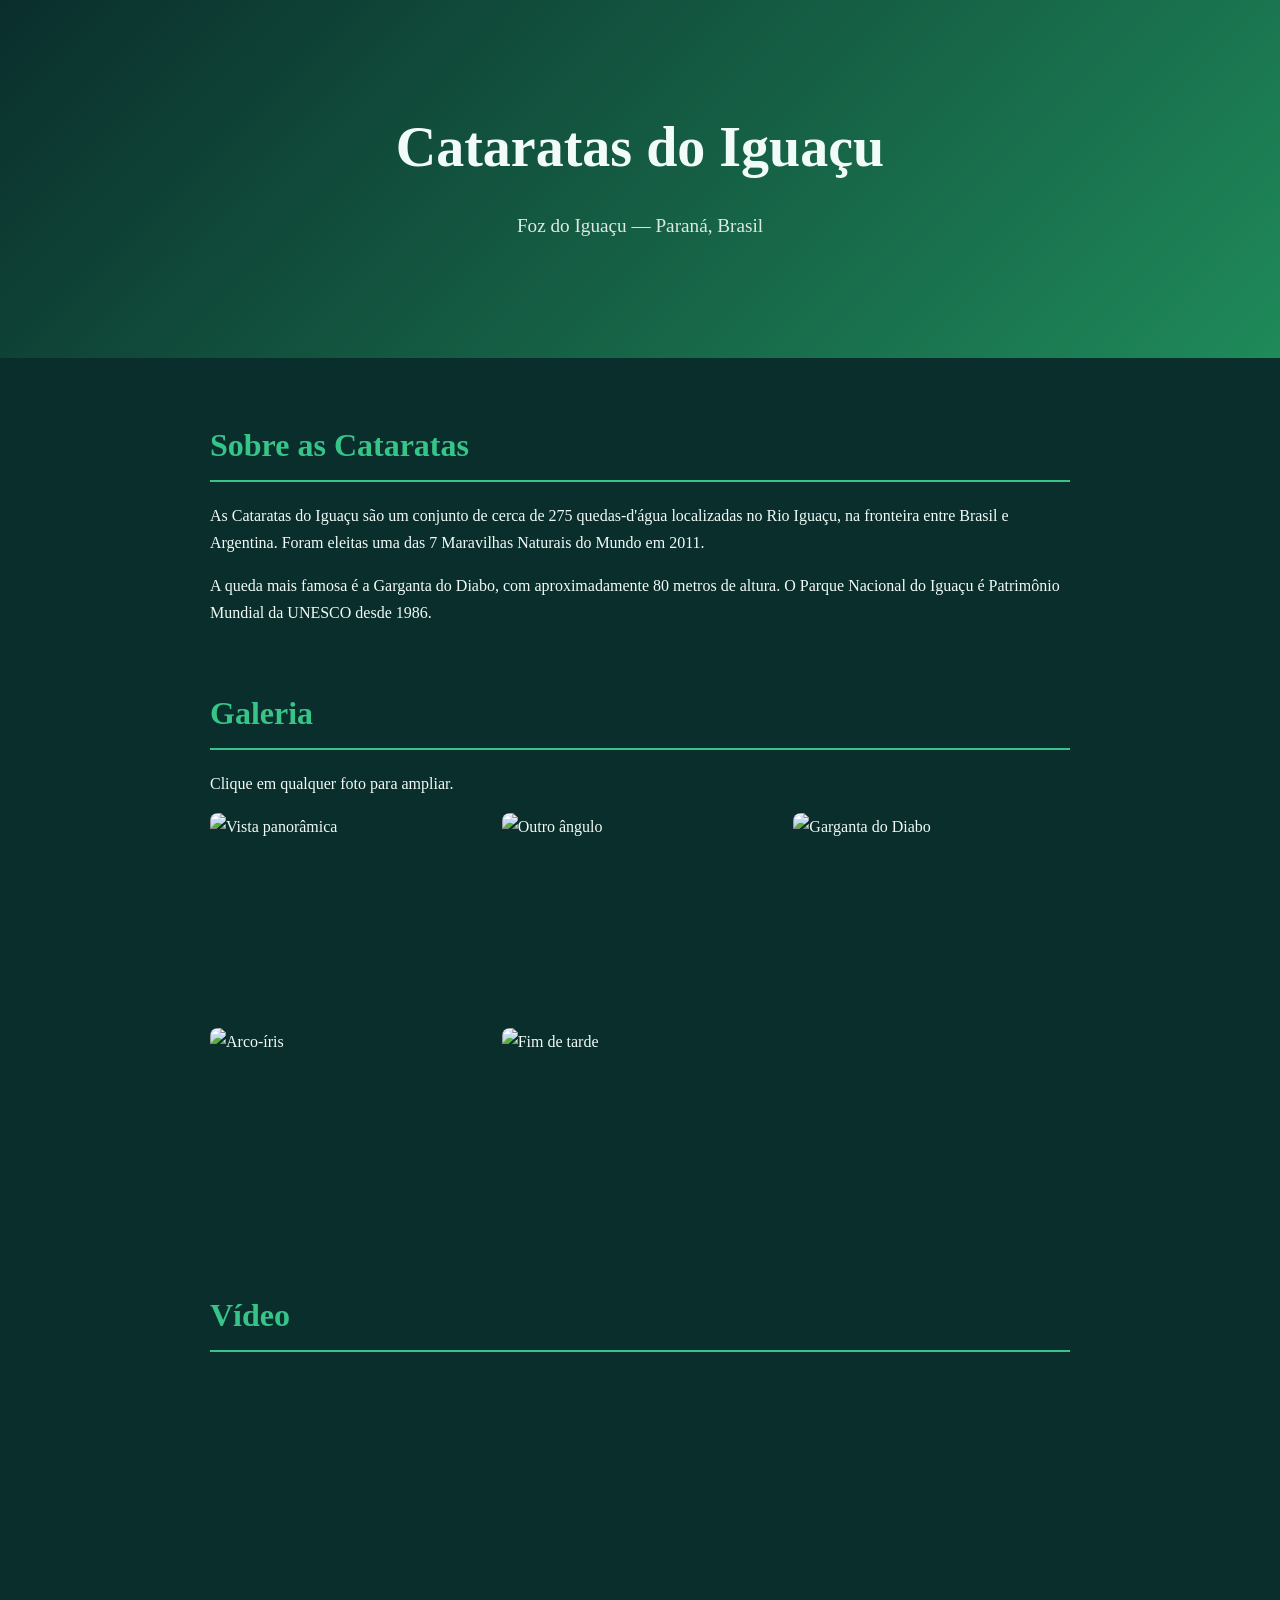
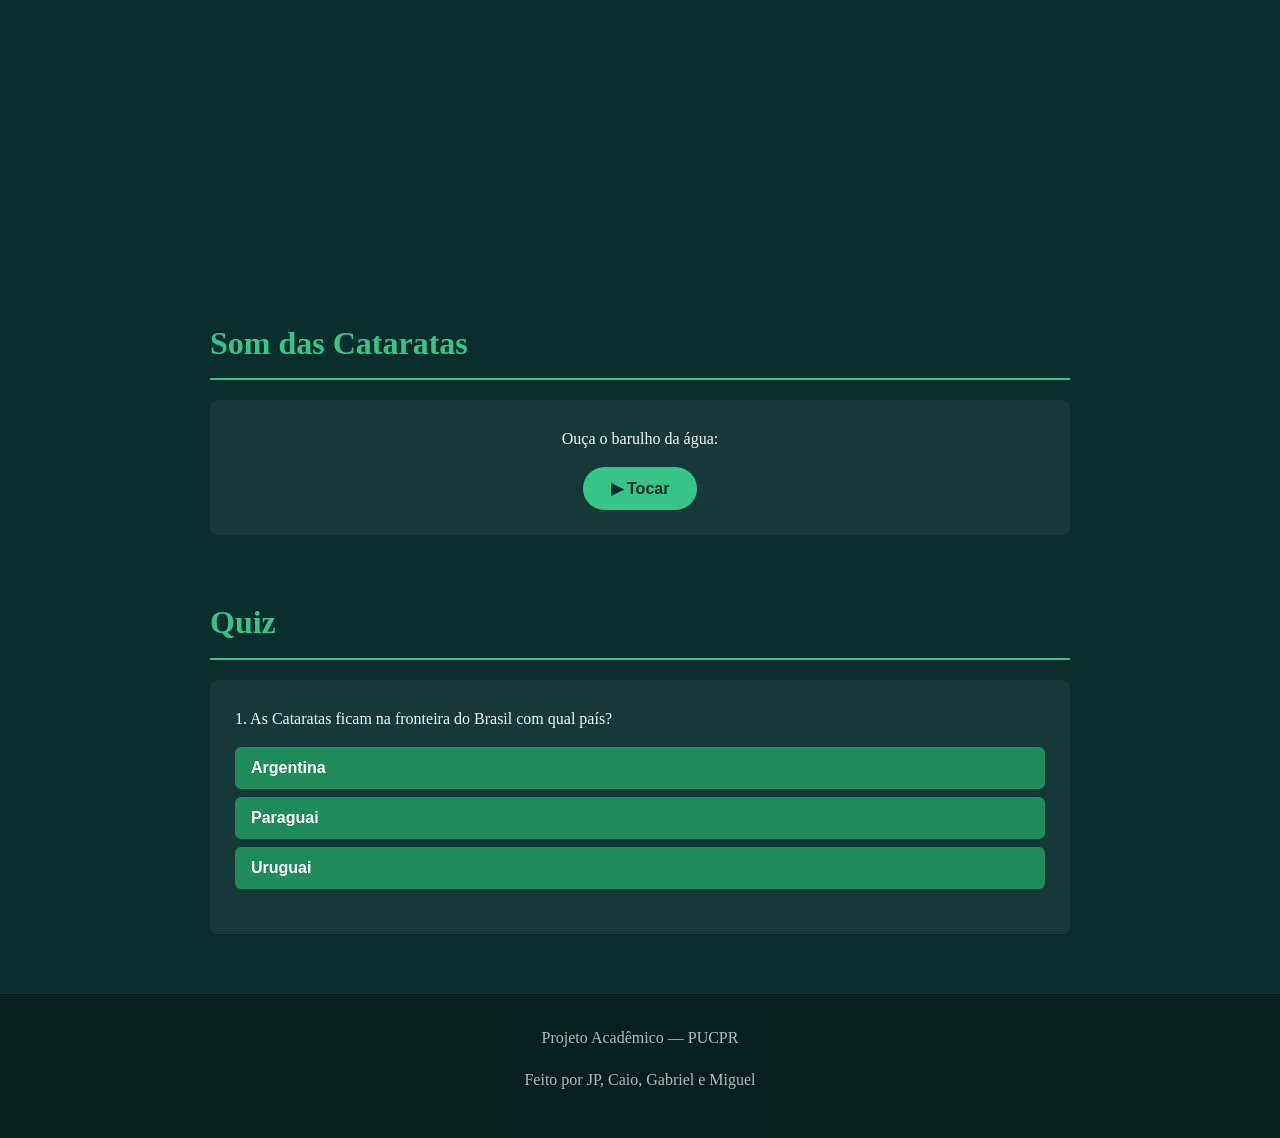
==== index.html @ 289107b4 "Add initial HTML structure for Cataratas do Iguaçu" ====
<!doctype html>
<html lang="pt-BR">
  <head>
    <meta charset="UTF-8" />
    <meta name="viewport" content="width=device-width, initial-scale=1.0" />
    <title>Cataratas do Iguaçu</title>

    <style>
      /* ====== Base ====== */
      * {
        margin: 0;
        padding: 0;
        box-sizing: border-box;
      }

      body {
        font-family: Georgia, serif;
        background: #0a2e2c;
        color: #f1fbf8;
        line-height: 1.7;
      }

      /* ====== Cabeçalho ====== */
      header {
        background: linear-gradient(135deg, #0a2e2c, #1f8a5a);
        padding: 100px 20px;
        text-align: center;
      }
      header h1 {
        font-size: 3.5em;
        margin-bottom: 15px;
      }
      header p {
        font-size: 1.2em;
        opacity: 0.9;
      }

      /* ====== Seções ====== */
      section {
        max-width: 900px;
        margin: 60px auto;
        padding: 0 20px;
      }
      h2 {
        font-size: 2em;
        color: #37c489;
        border-bottom: 2px solid #37c489;
        padding-bottom: 8px;
        margin-bottom: 20px;
      }
      p {
        margin-bottom: 15px;
      }

      /* ====== Galeria ====== */
      .galeria {
        display: grid;
        grid-template-columns: repeat(auto-fit, minmax(220px, 1fr));
        gap: 15px;
      }
      .galeria img {
        width: 100%;
        height: 200px;
        object-fit: cover;
        border-radius: 8px;
        cursor: pointer;
        transition: transform 0.3s;
      }
      .galeria img:hover {
        transform: scale(1.05);
      }

      /* ====== Vídeo ====== */
      .video {
        position: relative;
        padding-bottom: 56.25%; /* proporção 16:9 */
        height: 0;
      }
      .video iframe {
        position: absolute;
        top: 0;
        left: 0;
        width: 100%;
        height: 100%;
        border: 0;
        border-radius: 8px;
      }

      /* ====== Som ====== */
      .som {
        background: rgba(255, 255, 255, 0.05);
        padding: 25px;
        border-radius: 8px;
        text-align: center;
      }

      /* ====== Botões ====== */
      button {
        background: #37c489;
        color: #0a2e2c;
        border: none;
        padding: 12px 28px;
        font-size: 1em;
        font-weight: bold;
        border-radius: 25px;
        cursor: pointer;
      }
      button:hover {
        background: #2eb076;
      }

      /* ====== Quiz ====== */
      .quiz {
        background: rgba(255, 255, 255, 0.05);
        padding: 25px;
        border-radius: 8px;
      }
      .quiz button {
        display: block;
        width: 100%;
        margin: 8px 0;
        background: #1f8a5a;
        color: white;
        text-align: left;
        padding: 12px 16px;
        border-radius: 6px;
      }
      .quiz button:hover {
        background: #37c489;
        color: #0a2e2c;
      }
      #resultado {
        text-align: center;
        font-size: 1.3em;
        margin-top: 20px;
      }

      /* ====== Lightbox ====== */
      #lightbox {
        display: none;
        position: fixed;
        top: 0;
        left: 0;
        width: 100%;
        height: 100%;
        background: rgba(0, 0, 0, 0.9);
        justify-content: center;
        align-items: center;
        z-index: 100;
        cursor: pointer;
      }
      #lightbox img {
        max-width: 90%;
        max-height: 90%;
        border-radius: 8px;
      }

      /* ====== Rodapé ====== */
      footer {
        text-align: center;
        padding: 30px;
        background: #061a19;
        margin-top: 60px;
        opacity: 0.7;
      }
    </style>
  </head>

  <body>
    <!-- ====== Cabeçalho ====== -->
    <header>
      <h1>Cataratas do Iguaçu</h1>
      <p>Foz do Iguaçu — Paraná, Brasil</p>
    </header>

    <!-- ====== Sobre ====== -->
    <section>
      <h2>Sobre as Cataratas</h2>
      <p>
        As Cataratas do Iguaçu são um conjunto de cerca de 275 quedas-d'água
        localizadas no Rio Iguaçu, na fronteira entre Brasil e Argentina. Foram
        eleitas uma das 7 Maravilhas Naturais do Mundo em 2011.
      </p>
      <p>
        A queda mais famosa é a Garganta do Diabo, com aproximadamente 80 metros
        de altura. O Parque Nacional do Iguaçu é Patrimônio Mundial da UNESCO
        desde 1986.
      </p>
    </section>

    <!-- ====== Galeria (imagens + interação) ====== -->
    <section>
      <h2>Galeria</h2>
      <p>Clique em qualquer foto para ampliar.</p>
      <div class="galeria">
        <img
          src="imagem/15339230815b6dcf09986ed_1533923081_3x2_md.jpg"
          alt="Vista panorâmica"
          onclick="abrir(this)"
        />
        <img src="imagem/images.jpg" alt="Outro ângulo" onclick="abrir(this)" />
        <img
          src="imagem/Garganta-do-Diabo-1024x546.jpg"
          alt="Garganta do Diabo"
          onclick="abrir(this)"
        />
        <img src="imagem/33ER926.jpg" alt="Arco-íris" onclick="abrir(this)" />
        <img
          src="imagem/por-do-sol-cataratas-do-iguacu.jpg"
          alt="Fim de tarde"
          onclick="abrir(this)"
        />
      </div>
    </section>

    <!-- ====== Vídeo ====== -->
    <section>
      <h2>Vídeo</h2>
      <div class="video">
        <iframe
          src="https://www.youtube.com/embed/L483Me5ouXY"
          allowfullscreen
        ></iframe>
      </div>
    </section>

    <!-- ====== Som ====== -->
    <section>
      <h2>Som das Cataratas</h2>
      <div class="som">
        <p>Ouça o barulho da água:</p>
        <button id="botaoSom" onclick="tocarSom()">▶ Tocar</button>
      </div>
    </section>

    <!-- ====== Quiz (interação) ====== -->
    <section>
      <h2>Quiz</h2>
      <div class="quiz">
        <p id="pergunta"></p>
        <div id="opcoes"></div>
        <p id="resultado"></p>
      </div>
    </section>

    <!-- ====== Rodapé ====== -->
    <footer>
      <p>Projeto Acadêmico — PUCPR</p>
      <p>Feito por JP, Caio, Gabriel e Miguel</p>
    </footer>

    <!-- ====== Lightbox (a foto ampliada) ====== -->
    <div id="lightbox" onclick="fechar()">
      <img id="lightboxImg" src="" alt="" />
    </div>

    <script>
      /* ========== Lightbox (clique na foto) ========== */
      function abrir(img) {
        document.getElementById("lightboxImg").src = img.src;
        document.getElementById("lightbox").style.display = "flex";
      }
      function fechar() {
        document.getElementById("lightbox").style.display = "none";
      }

      /* ========== Som (gerado pelo navegador, sem arquivo) ==========
       A gente cria ruído branco (números aleatórios) e passa por um
       filtro grave — fica parecido com água caindo.                  */
      let contexto, ganho;

      function tocarSom() {
        const botao = document.getElementById("botaoSom");

        // primeira vez que clica: monta o som
        if (!contexto) {
          contexto = new AudioContext();

          // 1) cria um buffer de 2 segundos com ruído aleatório
          const buffer = contexto.createBuffer(
            1,
            contexto.sampleRate * 2,
            contexto.sampleRate,
          );
          const dados = buffer.getChannelData(0);
          for (let i = 0; i < dados.length; i++) {
            dados[i] = Math.random() * 2 - 1;
          }

          // 2) toca esse ruído em loop infinito
          const fonte = contexto.createBufferSource();
          fonte.buffer = buffer;
          fonte.loop = true;

          // 3) filtro deixa o ruído mais grave (vira "som de água")
          const filtro = contexto.createBiquadFilter();
          filtro.type = "lowpass";
          filtro.frequency.value = 900;

          // 4) controle de volume (começa em 0 = mudo)
          ganho = contexto.createGain();
          ganho.gain.value = 0;

          // 5) conecta tudo: fonte -> filtro -> volume -> caixa de som
          fonte.connect(filtro);
          filtro.connect(ganho);
          ganho.connect(contexto.destination);
          fonte.start();
        }

        // liga ou desliga
        if (ganho.gain.value === 0) {
          ganho.gain.value = 0.5;
          botao.textContent = "⏸ Pausar";
        } else {
          ganho.gain.value = 0;
          botao.textContent = "▶ Tocar";
        }
      }

      /* ========== Quiz ========== */
      const perguntas = [
        {
          q: "As Cataratas ficam na fronteira do Brasil com qual país?",
          o: ["Argentina", "Paraguai", "Uruguai"],
          c: 0,
        },
        {
          q: "Qual a queda mais famosa do conjunto?",
          o: ["Salto Floriano", "Garganta do Diabo", "Salto Santa Maria"],
          c: 1,
        },
        {
          q: "Em que ano foram eleitas Maravilha do Mundo?",
          o: ["2007", "2011", "2016"],
          c: 1,
        },
        {
          q: "Quantas quedas formam o conjunto?",
          o: ["Cerca de 100", "Cerca de 275", "Cerca de 500"],
          c: 1,
        },
      ];

      let atual = 0;
      let acertos = 0;

      function mostrarPergunta() {
        // se acabou, mostra resultado
        if (atual >= perguntas.length) {
          document.getElementById("pergunta").textContent = "";
          document.getElementById("opcoes").innerHTML = "";
          document.getElementById("resultado").textContent =
            "Você acertou " + acertos + " de " + perguntas.length + "!";
          return;
        }

        const p = perguntas[atual];
        document.getElementById("pergunta").textContent =
          atual + 1 + ". " + p.q;

        let html = "";
        for (let i = 0; i < p.o.length; i++) {
          html +=
            '<button onclick="responder(' + i + ')">' + p.o[i] + "</button>";
        }
        document.getElementById("opcoes").innerHTML = html;
      }

      function responder(i) {
        if (i === perguntas[atual].c) acertos++;
        atual++;
        mostrarPergunta();
      }

      mostrarPergunta();
    </script>
  </body>
</html>
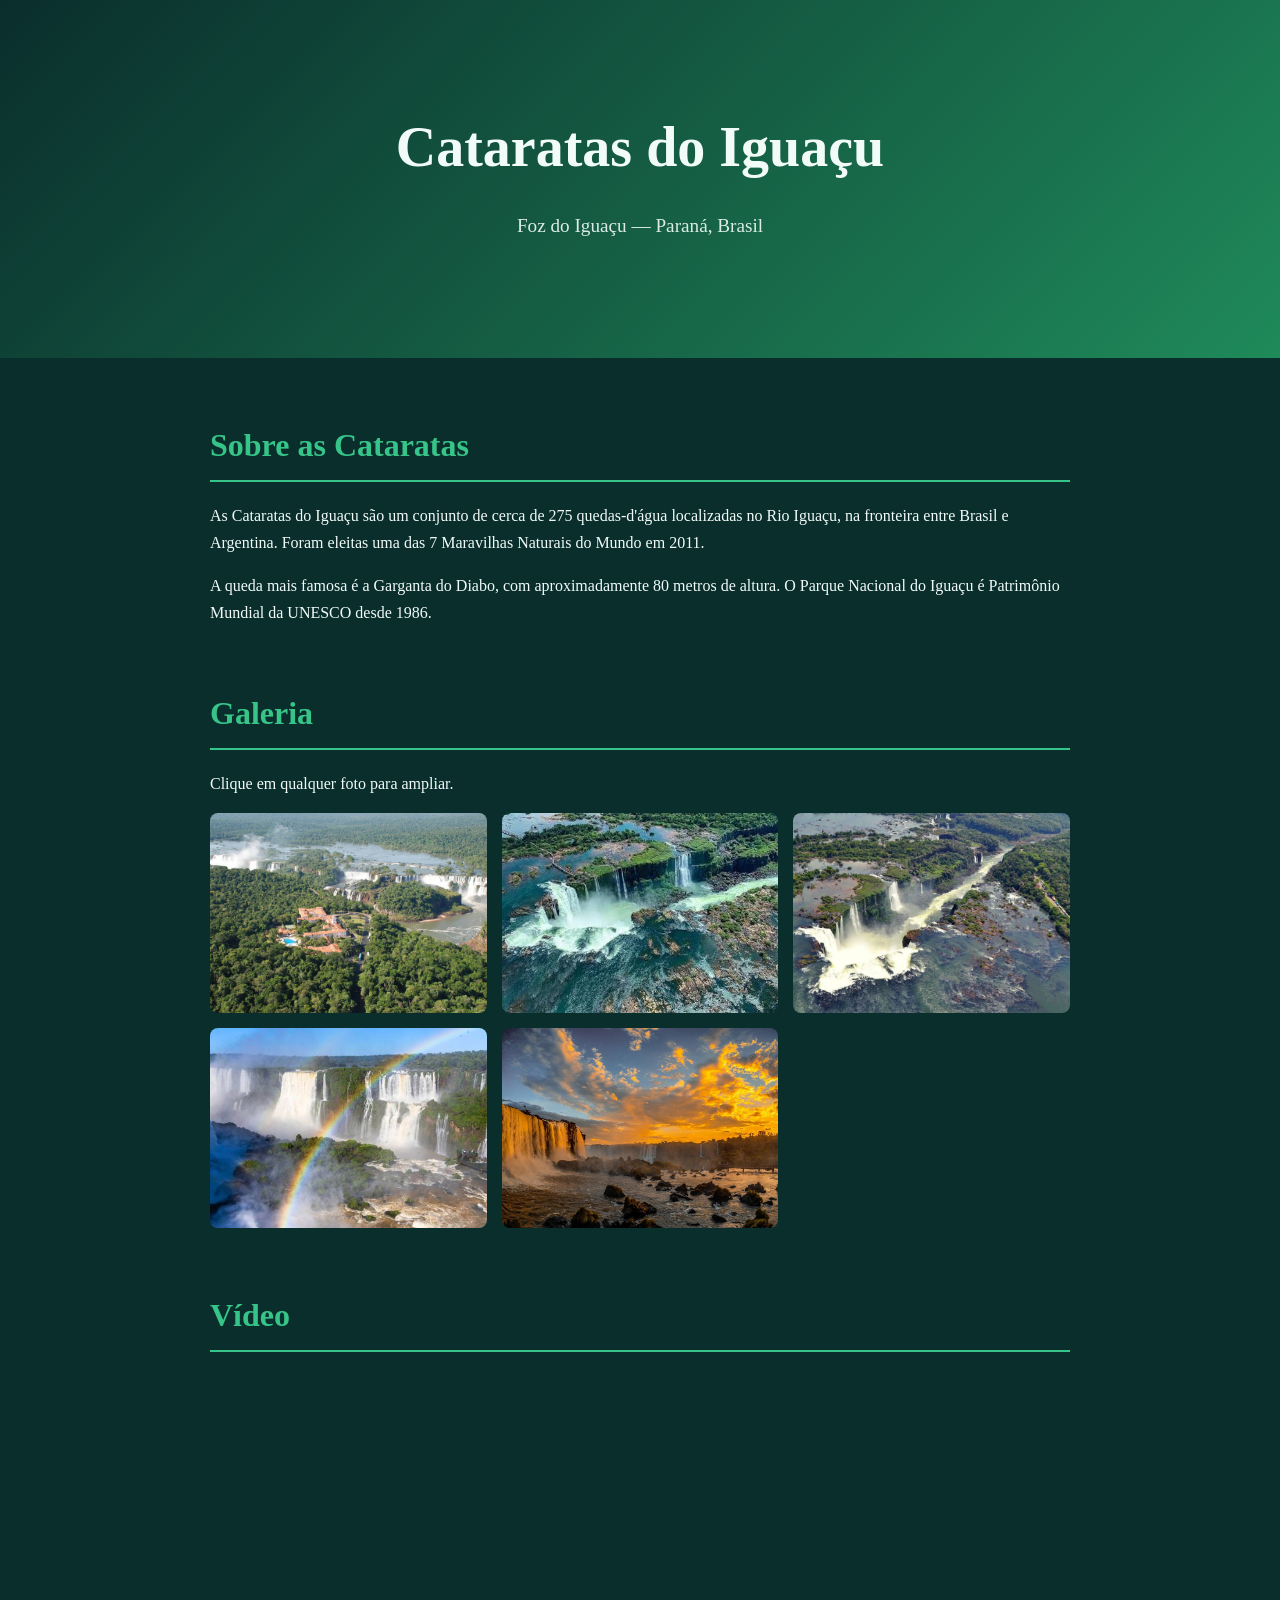
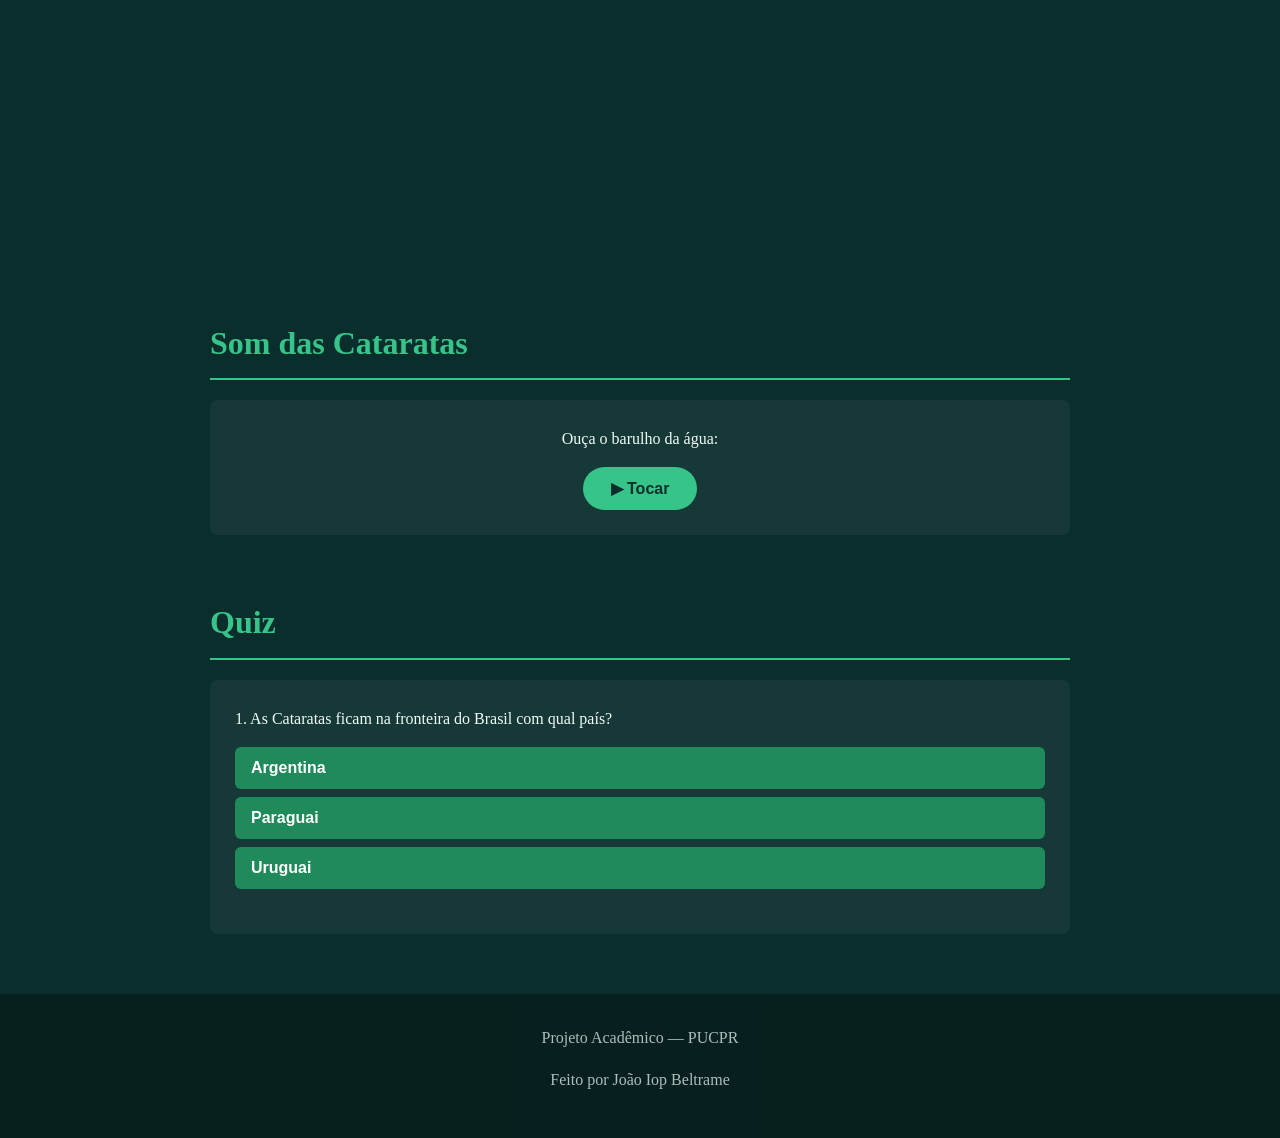
==== commit 1066d45f: "Update footer with new author name" ====
--- a/index.html
+++ b/index.html
@@ -246,7 +246,7 @@
     <!-- ====== Rodapé ====== -->
     <footer>
       <p>Projeto Acadêmico — PUCPR</p>
-      <p>Feito por JP, Caio, Gabriel e Miguel</p>
+      <p>Feito por João Iop Beltrame</p>
     </footer>
 
     <!-- ====== Lightbox (a foto ampliada) ====== -->
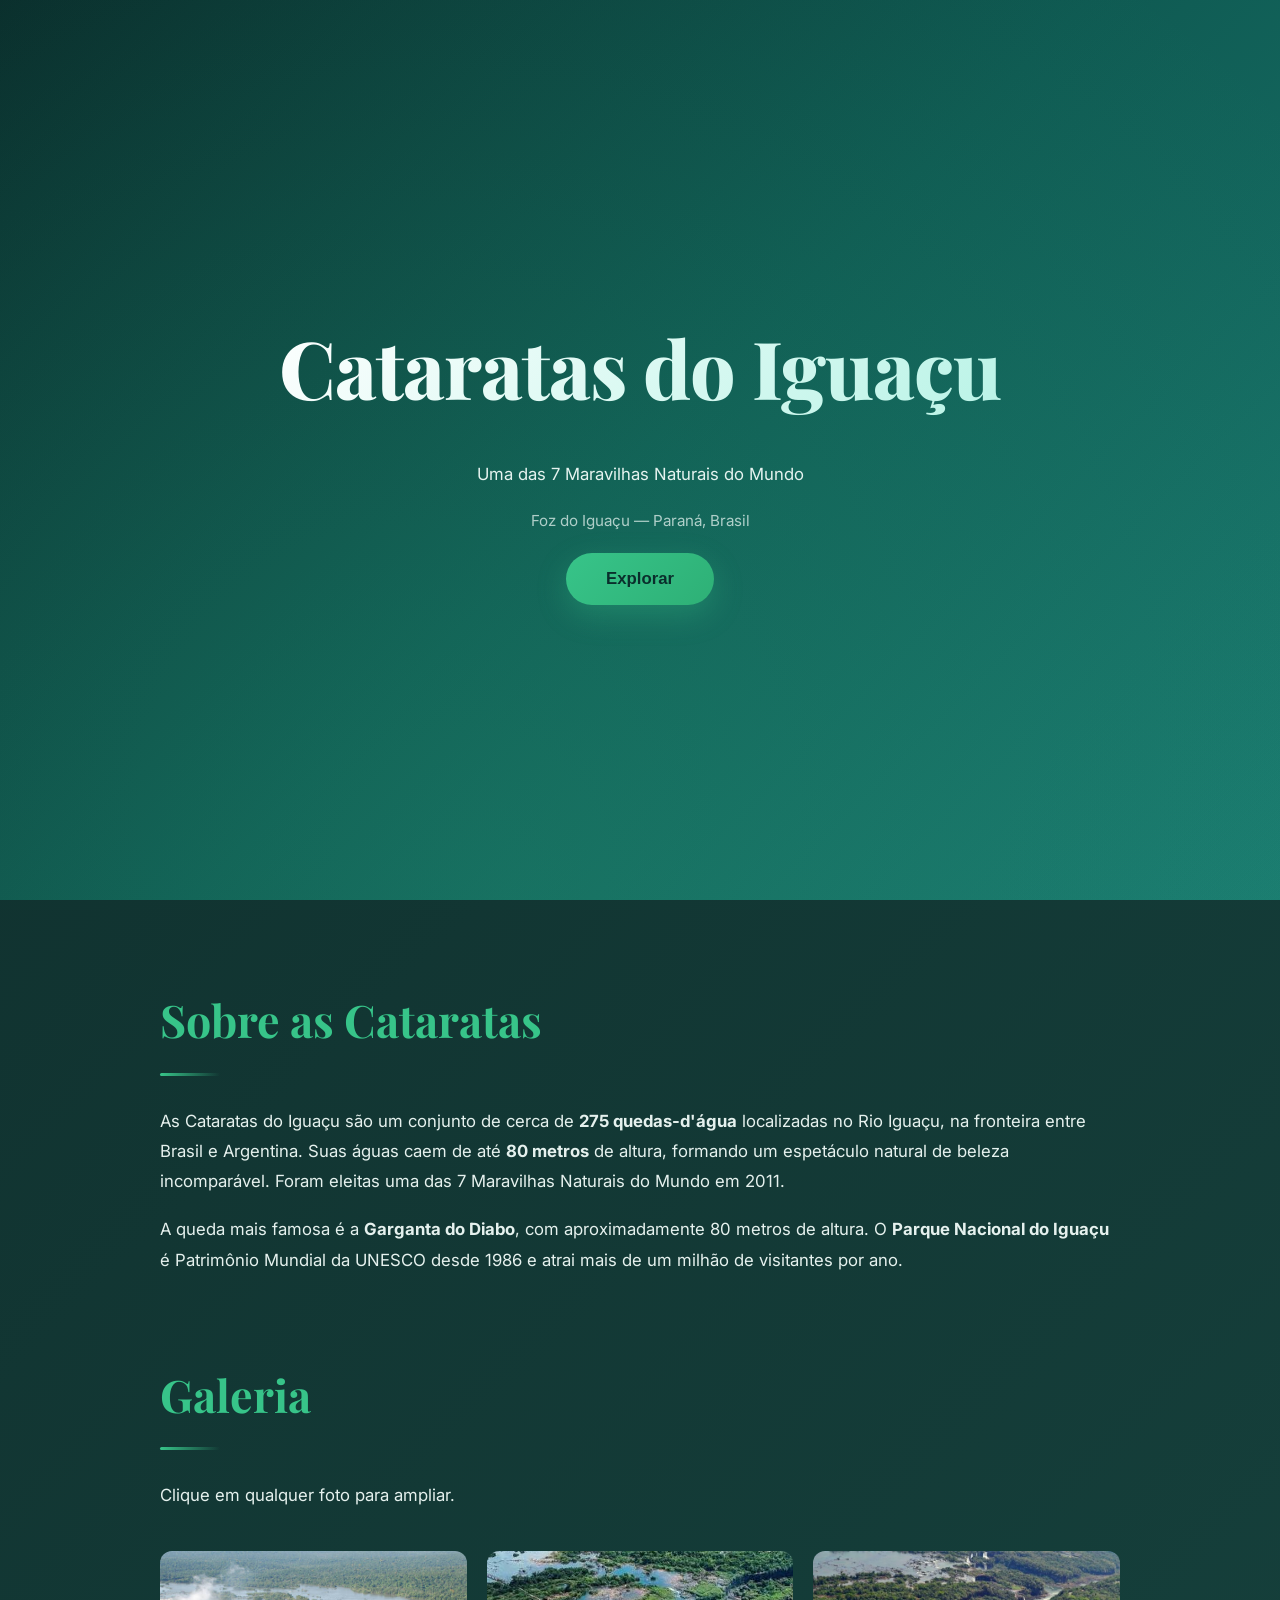
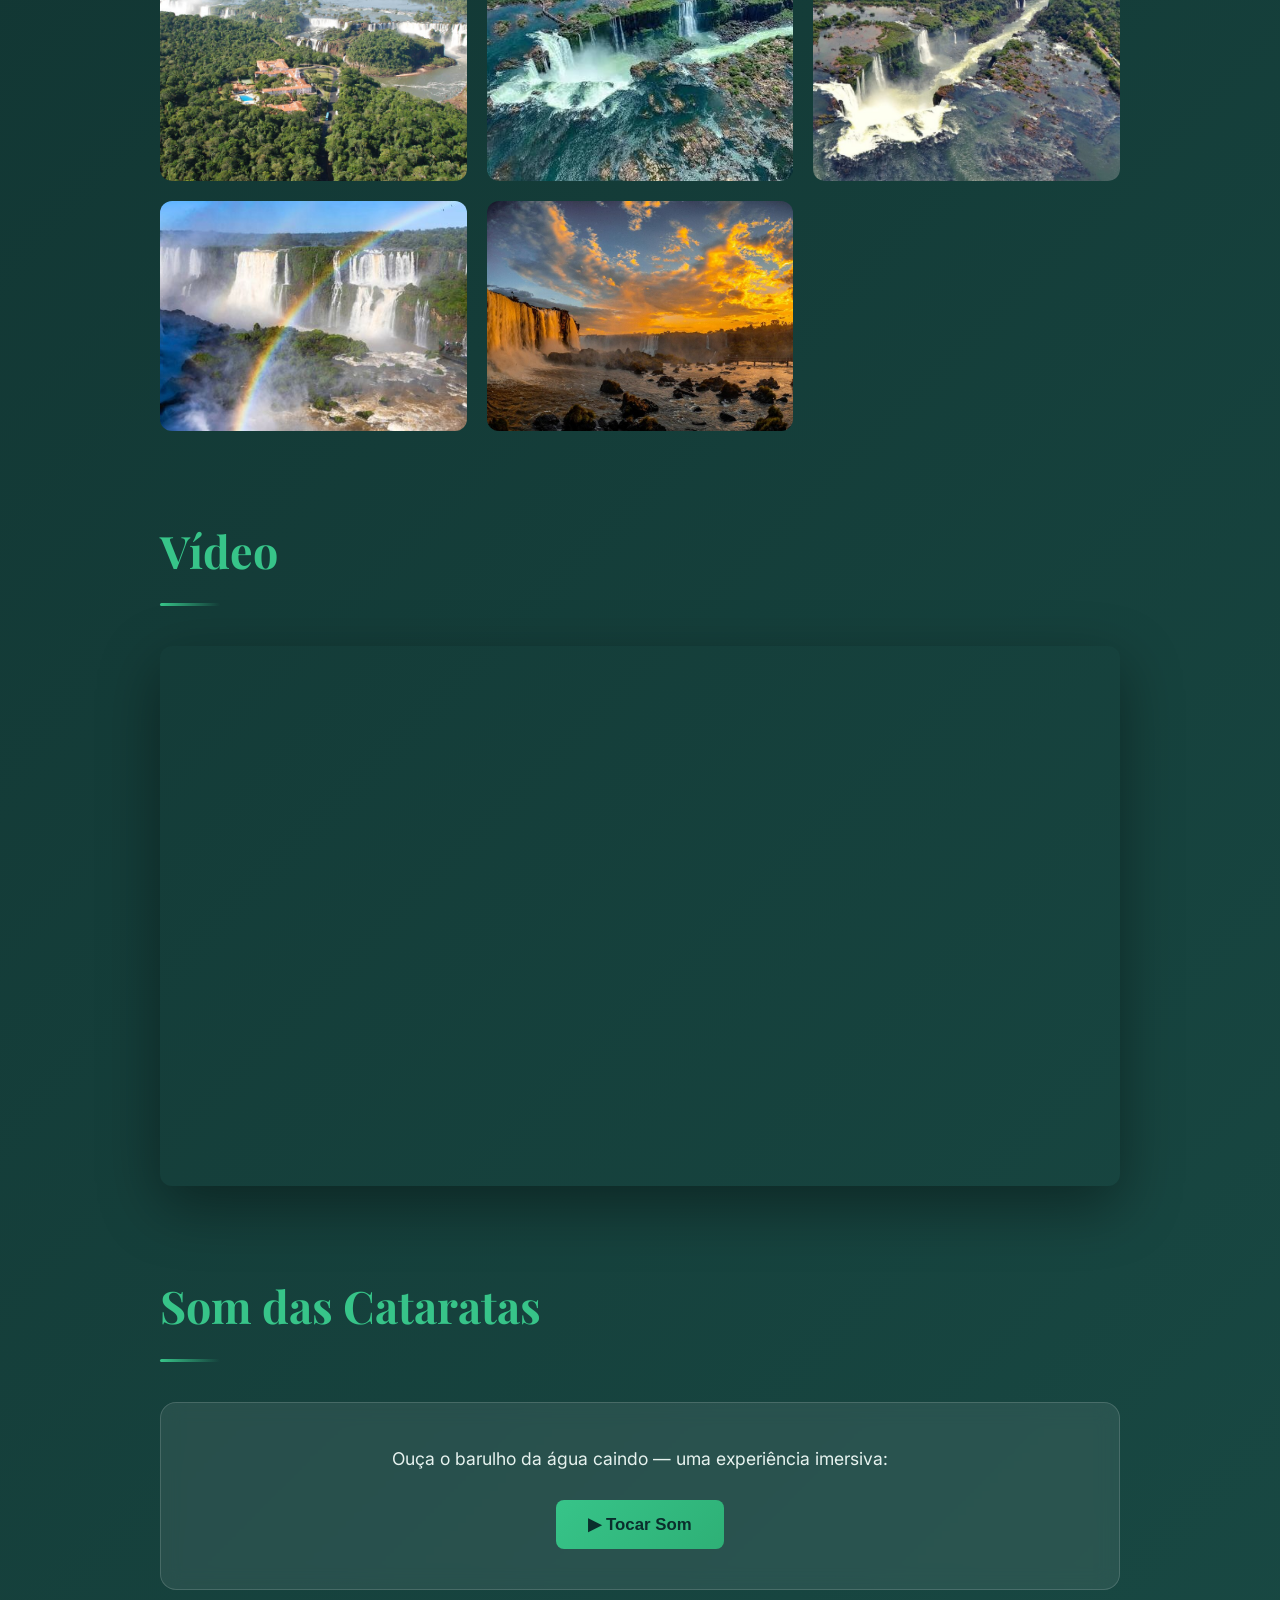
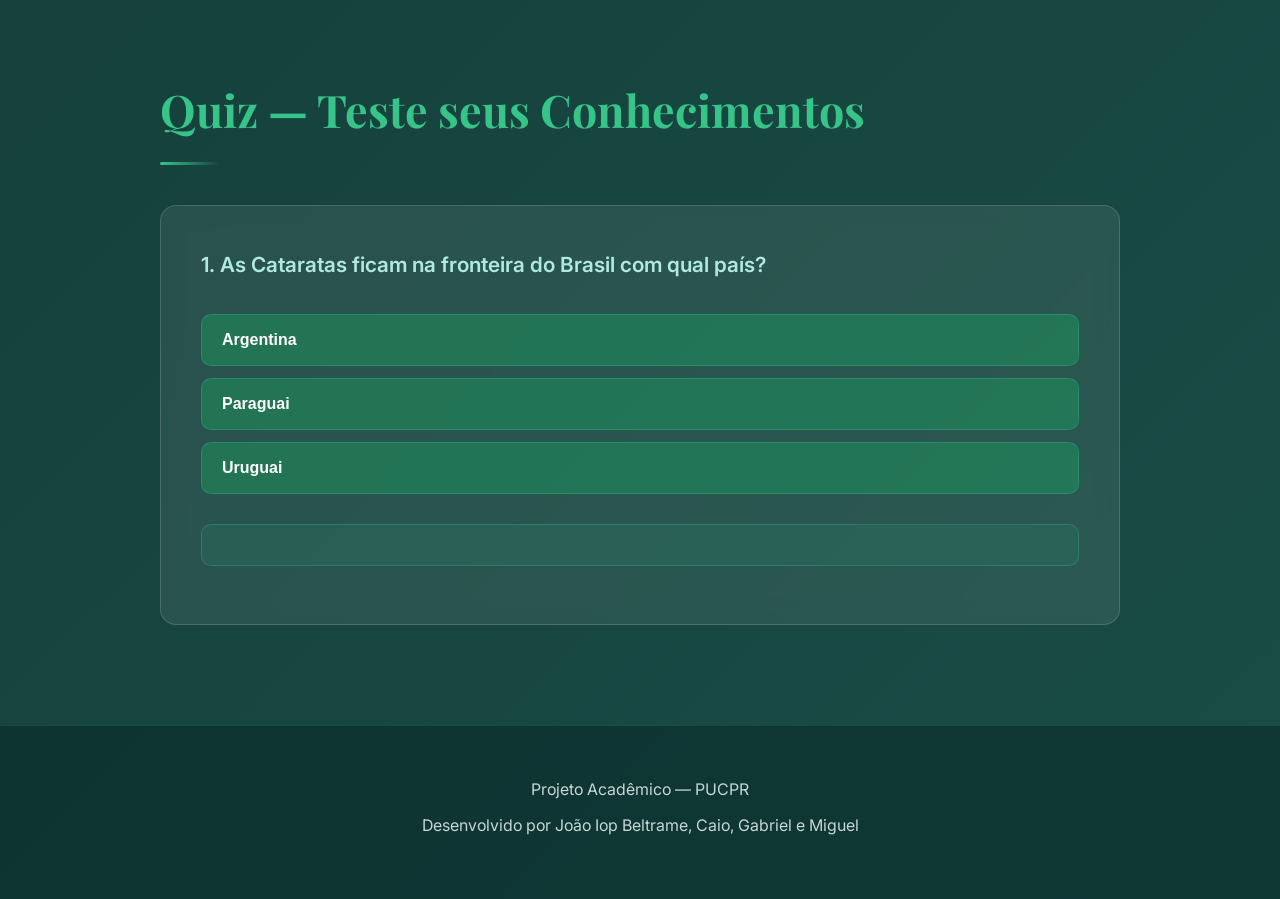
==== commit 2960208d: "Update index.html" ====
--- a/index.html
+++ b/index.html
@@ -6,133 +6,315 @@
     <title>Cataratas do Iguaçu</title>
 
     <style>
-      /* ====== Base ====== */
+      @import url("https://fonts.googleapis.com/css2?family=Playfair+Display:wght@700;800&family=Inter:wght@400;500;600&display=swap");
+
+      /* ====== Reset ====== */
       * {
         margin: 0;
         padding: 0;
         box-sizing: border-box;
       }
 
+      html {
+        scroll-behavior: smooth;
+      }
+
       body {
-        font-family: Georgia, serif;
-        background: #0a2e2c;
+        font-family: "Inter", sans-serif;
+        background: linear-gradient(135deg, #0f2e2c 0%, #1a4d47 100%);
         color: #f1fbf8;
-        line-height: 1.7;
-      }
-
-      /* ====== Cabeçalho ====== */
+        line-height: 1.8;
+        min-height: 100vh;
+      }
+
+      /* ====== Hero ====== */
       header {
-        background: linear-gradient(135deg, #0a2e2c, #1f8a5a);
-        padding: 100px 20px;
+        position: relative;
+        min-height: 100vh;
+        display: flex;
+        align-items: center;
+        justify-content: center;
         text-align: center;
-      }
+        padding: 60px 20px;
+        overflow: hidden;
+        background: linear-gradient(135deg, #0a2e2c 0%, #0f5a52 50%, #1a7a70 100%);
+      }
+
+      /* Ondas animadas de fundo */
+      header::before {
+        content: "";
+        position: absolute;
+        top: 0;
+        left: 0;
+        width: 200%;
+        height: 200%;
+        background: radial-gradient(
+          circle at 20% 50%,
+          rgba(55, 196, 137, 0.15) 0%,
+          transparent 50%
+        ),
+        radial-gradient(
+          circle at 80% 80%,
+          rgba(31, 138, 90, 0.1) 0%,
+          transparent 50%
+        );
+        animation: flutuarFundo 15s ease-in-out infinite;
+      }
+
+      @keyframes flutuarFundo {
+        0%, 100% {
+          transform: translate(0, 0);
+        }
+        50% {
+          transform: translate(-50px, -50px);
+        }
+      }
+
+      header > * {
+        position: relative;
+        z-index: 2;
+      }
+
       header h1 {
-        font-size: 3.5em;
-        margin-bottom: 15px;
-      }
-      header p {
-        font-size: 1.2em;
-        opacity: 0.9;
-      }
-
-      /* ====== Seções ====== */
+        font-family: "Playfair Display", serif;
+        font-size: clamp(2.5em, 8vw, 5em);
+        font-weight: 800;
+        margin-bottom: 20px;
+        letter-spacing: -1px;
+        background: linear-gradient(135deg, #ffffff, #b8f3e6);
+        -webkit-background-clip: text;
+        -webkit-text-fill-color: transparent;
+        background-clip: text;
+      }
+
+      header > p {
+        font-size: clamp(1em, 3vw, 1.4em);
+        opacity: 0.85;
+        margin-bottom: 40px;
+        font-weight: 500;
+      }
+
+      .cta-hero {
+        display: inline-block;
+        background: linear-gradient(135deg, #37c489, #2eb076);
+        color: #0a2e2c;
+        padding: 16px 40px;
+        border-radius: 50px;
+        font-weight: 600;
+        text-decoration: none;
+        cursor: pointer;
+        border: none;
+        transition: all 0.3s ease;
+        font-size: 1.05em;
+        box-shadow: 0 10px 30px rgba(55, 196, 137, 0.3);
+      }
+
+      .cta-hero:hover {
+        transform: translateY(-3px);
+        box-shadow: 0 15px 40px rgba(55, 196, 137, 0.4);
+      }
+
+      /* ====== Seções Padrão ====== */
       section {
-        max-width: 900px;
-        margin: 60px auto;
+        max-width: 1000px;
+        margin: 80px auto;
         padding: 0 20px;
-      }
+        animation: aparecer 0.8s ease-out;
+      }
+
+      @keyframes aparecer {
+        from {
+          opacity: 0;
+          transform: translateY(20px);
+        }
+        to {
+          opacity: 1;
+          transform: translateY(0);
+        }
+      }
+
       h2 {
-        font-size: 2em;
+        font-family: "Playfair Display", serif;
+        font-size: clamp(2em, 5vw, 2.8em);
         color: #37c489;
-        border-bottom: 2px solid #37c489;
-        padding-bottom: 8px;
-        margin-bottom: 20px;
-      }
+        margin-bottom: 30px;
+        position: relative;
+        padding-bottom: 15px;
+      }
+
+      h2::after {
+        content: "";
+        position: absolute;
+        bottom: 0;
+        left: 0;
+        width: 60px;
+        height: 3px;
+        background: linear-gradient(90deg, #37c489, transparent);
+        border-radius: 2px;
+      }
+
       p {
-        margin-bottom: 15px;
-      }
-
-      /* ====== Galeria ====== */
+        margin-bottom: 18px;
+        font-size: 1.05em;
+        opacity: 0.95;
+      }
+
+      /* ====== Galeria (Cards com efeito) ====== */
       .galeria {
         display: grid;
-        grid-template-columns: repeat(auto-fit, minmax(220px, 1fr));
-        gap: 15px;
-      }
+        grid-template-columns: repeat(auto-fit, minmax(260px, 1fr));
+        gap: 20px;
+        margin-top: 40px;
+      }
+
+      .galeria-item {
+        position: relative;
+        overflow: hidden;
+        border-radius: 12px;
+        aspect-ratio: 4/3;
+        cursor: pointer;
+        group: "hover";
+      }
+
       .galeria img {
         width: 100%;
-        height: 200px;
+        height: 100%;
         object-fit: cover;
-        border-radius: 8px;
-        cursor: pointer;
-        transition: transform 0.3s;
-      }
-      .galeria img:hover {
-        transform: scale(1.05);
+        transition: transform 0.4s cubic-bezier(0.34, 1.56, 0.64, 1);
+      }
+
+      .galeria-item:hover img {
+        transform: scale(1.1) rotate(1deg);
+      }
+
+      .galeria-item::after {
+        content: "";
+        position: absolute;
+        inset: 0;
+        background: linear-gradient(135deg, rgba(55, 196, 137, 0.2), transparent);
+        opacity: 0;
+        transition: opacity 0.3s;
+      }
+
+      .galeria-item:hover::after {
+        opacity: 1;
       }
 
       /* ====== Vídeo ====== */
-      .video {
+      .video-container {
         position: relative;
-        padding-bottom: 56.25%; /* proporção 16:9 */
+        padding-bottom: 56.25%;
         height: 0;
-      }
-      .video iframe {
+        margin: 40px 0;
+        border-radius: 12px;
+        overflow: hidden;
+        box-shadow: 0 20px 60px rgba(0, 0, 0, 0.4);
+      }
+
+      .video-container iframe {
         position: absolute;
         top: 0;
         left: 0;
         width: 100%;
         height: 100%;
-        border: 0;
-        border-radius: 8px;
-      }
-
-      /* ====== Som ====== */
-      .som {
-        background: rgba(255, 255, 255, 0.05);
-        padding: 25px;
-        border-radius: 8px;
+        border: none;
+      }
+
+      /* ====== Som (Card Glassmorphism) ====== */
+      .som-card {
+        background: rgba(255, 255, 255, 0.08);
+        backdrop-filter: blur(10px);
+        border: 1px solid rgba(255, 255, 255, 0.15);
+        padding: 40px;
+        border-radius: 16px;
         text-align: center;
+        margin-top: 40px;
+        transition: all 0.3s ease;
+      }
+
+      .som-card:hover {
+        background: rgba(255, 255, 255, 0.12);
+        border-color: rgba(55, 196, 137, 0.3);
+      }
+
+      .som-card p {
+        font-size: 1.1em;
+        margin-bottom: 25px;
       }
 
       /* ====== Botões ====== */
       button {
-        background: #37c489;
+        background: linear-gradient(135deg, #37c489, #2eb076);
         color: #0a2e2c;
         border: none;
-        padding: 12px 28px;
-        font-size: 1em;
-        font-weight: bold;
-        border-radius: 25px;
+        padding: 14px 32px;
+        font-size: 1.05em;
+        font-weight: 600;
+        border-radius: 8px;
         cursor: pointer;
-      }
+        transition: all 0.3s ease;
+      }
+
       button:hover {
-        background: #2eb076;
+        transform: translateY(-2px);
+        box-shadow: 0 10px 25px rgba(55, 196, 137, 0.3);
+      }
+
+      button:active {
+        transform: translateY(0);
       }
 
       /* ====== Quiz ====== */
       .quiz {
-        background: rgba(255, 255, 255, 0.05);
-        padding: 25px;
-        border-radius: 8px;
-      }
+        background: rgba(255, 255, 255, 0.08);
+        backdrop-filter: blur(10px);
+        border: 1px solid rgba(255, 255, 255, 0.15);
+        padding: 40px;
+        border-radius: 16px;
+        margin-top: 40px;
+      }
+
+      #pergunta {
+        font-size: 1.3em;
+        font-weight: 600;
+        margin-bottom: 30px;
+        color: #b8f3e6;
+      }
+
+      #opcoes {
+        display: grid;
+        gap: 12px;
+        margin-bottom: 30px;
+      }
+
       .quiz button {
         display: block;
         width: 100%;
-        margin: 8px 0;
-        background: #1f8a5a;
+        text-align: left;
+        padding: 16px 20px;
+        background: rgba(31, 138, 90, 0.6);
         color: white;
-        text-align: left;
-        padding: 12px 16px;
-        border-radius: 6px;
-      }
+        border-radius: 10px;
+        border: 1px solid rgba(55, 196, 137, 0.3);
+        font-size: 1em;
+        transition: all 0.2s ease;
+      }
+
       .quiz button:hover {
-        background: #37c489;
-        color: #0a2e2c;
-      }
+        background: rgba(55, 196, 137, 0.5);
+        border-color: rgba(55, 196, 137, 0.6);
+        padding-left: 24px;
+      }
+
       #resultado {
         text-align: center;
-        font-size: 1.3em;
-        margin-top: 20px;
+        font-size: 1.4em;
+        font-weight: 600;
+        color: #37c489;
+        padding: 20px;
+        background: rgba(55, 196, 137, 0.1);
+        border-radius: 10px;
+        border: 1px solid rgba(55, 196, 137, 0.3);
       }
 
       /* ====== Lightbox ====== */
@@ -143,83 +325,175 @@
         left: 0;
         width: 100%;
         height: 100%;
-        background: rgba(0, 0, 0, 0.9);
+        background: rgba(0, 0, 0, 0.95);
         justify-content: center;
         align-items: center;
-        z-index: 100;
+        z-index: 1000;
         cursor: pointer;
-      }
+        backdrop-filter: blur(5px);
+      }
+
+      #lightbox.ativo {
+        display: flex;
+        animation: fadeIn 0.3s ease;
+      }
+
+      @keyframes fadeIn {
+        from {
+          opacity: 0;
+        }
+        to {
+          opacity: 1;
+        }
+      }
+
       #lightbox img {
         max-width: 90%;
         max-height: 90%;
-        border-radius: 8px;
+        border-radius: 12px;
+        box-shadow: 0 25px 50px rgba(0, 0, 0, 0.5);
+        animation: zoomIn 0.3s ease;
+      }
+
+      @keyframes zoomIn {
+        from {
+          transform: scale(0.9);
+        }
+        to {
+          transform: scale(1);
+        }
       }
 
       /* ====== Rodapé ====== */
       footer {
         text-align: center;
-        padding: 30px;
-        background: #061a19;
-        margin-top: 60px;
-        opacity: 0.7;
+        padding: 50px 20px;
+        background: rgba(10, 46, 44, 0.8);
+        margin-top: 100px;
+        border-top: 1px solid rgba(55, 196, 137, 0.2);
+        opacity: 0.85;
+        font-size: 0.95em;
+      }
+
+      footer p {
+        margin-bottom: 8px;
+      }
+
+      /* ====== Responsivo ====== */
+      @media (max-width: 768px) {
+        header h1 {
+          margin-bottom: 15px;
+        }
+
+        section {
+          margin: 50px auto;
+        }
+
+        h2 {
+          margin-bottom: 20px;
+        }
+
+        .som-card,
+        .quiz {
+          padding: 25px;
+        }
+
+        .galeria {
+          grid-template-columns: repeat(auto-fit, minmax(180px, 1fr));
+          gap: 15px;
+        }
+      }
+
+      /* ====== Acessibilidade ====== */
+      @media (prefers-reduced-motion: reduce) {
+        * {
+          animation-duration: 0.01ms !important;
+          animation-iteration-count: 1 !important;
+          transition-duration: 0.01ms !important;
+        }
+
+        header::before {
+          animation: none;
+        }
+      }
+
+      button:focus-visible,
+      a:focus-visible {
+        outline: 2px solid #37c489;
+        outline-offset: 3px;
       }
     </style>
   </head>
 
   <body>
-    <!-- ====== Cabeçalho ====== -->
+    <!-- ====== Hero ====== -->
     <header>
-      <h1>Cataratas do Iguaçu</h1>
-      <p>Foz do Iguaçu — Paraná, Brasil</p>
+      <div>
+        <h1>Cataratas do Iguaçu</h1>
+        <p>Uma das 7 Maravilhas Naturais do Mundo</p>
+        <p style="font-size: 0.95em; opacity: 0.7; margin-top: 10px;">Foz do Iguaçu — Paraná, Brasil</p>
+        <button class="cta-hero" onclick="document.querySelector('section').scrollIntoView()">
+          Explorar
+        </button>
+      </div>
     </header>
 
     <!-- ====== Sobre ====== -->
     <section>
       <h2>Sobre as Cataratas</h2>
       <p>
-        As Cataratas do Iguaçu são um conjunto de cerca de 275 quedas-d'água
-        localizadas no Rio Iguaçu, na fronteira entre Brasil e Argentina. Foram
-        eleitas uma das 7 Maravilhas Naturais do Mundo em 2011.
+        As Cataratas do Iguaçu são um conjunto de cerca de <strong>275 quedas-d'água</strong>
+        localizadas no Rio Iguaçu, na fronteira entre Brasil e Argentina. Suas águas caem
+        de até <strong>80 metros</strong> de altura, formando um espetáculo natural de beleza
+        incomparável. Foram eleitas uma das 7 Maravilhas Naturais do Mundo em 2011.
       </p>
       <p>
-        A queda mais famosa é a Garganta do Diabo, com aproximadamente 80 metros
-        de altura. O Parque Nacional do Iguaçu é Patrimônio Mundial da UNESCO
-        desde 1986.
+        A queda mais famosa é a <strong>Garganta do Diabo</strong>, com aproximadamente 80 metros
+        de altura. O <strong>Parque Nacional do Iguaçu</strong> é Patrimônio Mundial da UNESCO
+        desde 1986 e atrai mais de um milhão de visitantes por ano.
       </p>
     </section>
 
-    <!-- ====== Galeria (imagens + interação) ====== -->
+    <!-- ====== Galeria ====== -->
     <section>
       <h2>Galeria</h2>
       <p>Clique em qualquer foto para ampliar.</p>
       <div class="galeria">
-        <img
-          src="imagem/15339230815b6dcf09986ed_1533923081_3x2_md.jpg"
-          alt="Vista panorâmica"
-          onclick="abrir(this)"
-        />
-        <img src="imagem/images.jpg" alt="Outro ângulo" onclick="abrir(this)" />
-        <img
-          src="imagem/Garganta-do-Diabo-1024x546.jpg"
-          alt="Garganta do Diabo"
-          onclick="abrir(this)"
-        />
-        <img src="imagem/33ER926.jpg" alt="Arco-íris" onclick="abrir(this)" />
-        <img
-          src="imagem/por-do-sol-cataratas-do-iguacu.jpg"
-          alt="Fim de tarde"
-          onclick="abrir(this)"
-        />
+        <div class="galeria-item" onclick="abrir(this.querySelector('img'))">
+          <img
+            src="imagem/15339230815b6dcf09986ed_1533923081_3x2_md.jpg"
+            alt="Vista panorâmica das Cataratas"
+          />
+        </div>
+        <div class="galeria-item" onclick="abrir(this.querySelector('img'))">
+          <img src="imagem/images.jpg" alt="Outro ângulo das quedas d'água" />
+        </div>
+        <div class="galeria-item" onclick="abrir(this.querySelector('img'))">
+          <img
+            src="imagem/Garganta-do-Diabo-1024x546.jpg"
+            alt="Garganta do Diabo"
+          />
+        </div>
+        <div class="galeria-item" onclick="abrir(this.querySelector('img'))">
+          <img src="imagem/33ER926.jpg" alt="Arco-íris sobre as Cataratas" />
+        </div>
+        <div class="galeria-item" onclick="abrir(this.querySelector('img'))">
+          <img
+            src="imagem/por-do-sol-cataratas-do-iguacu.jpg"
+            alt="Pôr do sol sobre as Cataratas"
+          />
+        </div>
       </div>
     </section>
 
     <!-- ====== Vídeo ====== -->
     <section>
       <h2>Vídeo</h2>
-      <div class="video">
+      <div class="video-container">
         <iframe
           src="https://www.youtube.com/embed/L483Me5ouXY"
           allowfullscreen
+          title="Vídeo das Cataratas do Iguaçu"
         ></iframe>
       </div>
     </section>
@@ -227,15 +501,15 @@
     <!-- ====== Som ====== -->
     <section>
       <h2>Som das Cataratas</h2>
-      <div class="som">
-        <p>Ouça o barulho da água:</p>
-        <button id="botaoSom" onclick="tocarSom()">▶ Tocar</button>
+      <div class="som-card">
+        <p>Ouça o barulho da água caindo — uma experiência imersiva:</p>
+        <button id="botaoSom" onclick="tocarSom()">▶ Tocar Som</button>
       </div>
     </section>
 
-    <!-- ====== Quiz (interação) ====== -->
+    <!-- ====== Quiz ====== -->
     <section>
-      <h2>Quiz</h2>
+      <h2>Quiz — Teste seus Conhecimentos</h2>
       <div class="quiz">
         <p id="pergunta"></p>
         <div id="opcoes"></div>
@@ -246,75 +520,73 @@
     <!-- ====== Rodapé ====== -->
     <footer>
       <p>Projeto Acadêmico — PUCPR</p>
-      <p>Feito por João Iop Beltrame</p>
+      <p>Desenvolvido por João Iop Beltrame, Caio, Gabriel e Miguel</p>
     </footer>
 
-    <!-- ====== Lightbox (a foto ampliada) ====== -->
+    <!-- ====== Lightbox ====== -->
     <div id="lightbox" onclick="fechar()">
       <img id="lightboxImg" src="" alt="" />
     </div>
 
     <script>
-      /* ========== Lightbox (clique na foto) ========== */
+      /* ========== Lightbox ========== */
       function abrir(img) {
         document.getElementById("lightboxImg").src = img.src;
-        document.getElementById("lightbox").style.display = "flex";
-      }
+        document.getElementById("lightbox").classList.add("ativo");
+      }
+
       function fechar() {
-        document.getElementById("lightbox").style.display = "none";
-      }
-
-      /* ========== Som (gerado pelo navegador, sem arquivo) ==========
-       A gente cria ruído branco (números aleatórios) e passa por um
-       filtro grave — fica parecido com água caindo.                  */
+        document.getElementById("lightbox").classList.remove("ativo");
+      }
+
+      /* Fecha lightbox ao pressionar ESC */
+      document.addEventListener("keydown", (e) => {
+        if (e.key === "Escape") fechar();
+      });
+
+      /* ========== Som ========== */
       let contexto, ganho;
 
       function tocarSom() {
         const botao = document.getElementById("botaoSom");
 
-        // primeira vez que clica: monta o som
         if (!contexto) {
-          contexto = new AudioContext();
-
-          // 1) cria um buffer de 2 segundos com ruído aleatório
+          contexto = new (window.AudioContext || window.webkitAudioContext)();
+
           const buffer = contexto.createBuffer(
             1,
-            contexto.sampleRate * 2,
-            contexto.sampleRate,
+            contexto.sampleRate * 3,
+            contexto.sampleRate
           );
           const dados = buffer.getChannelData(0);
+
           for (let i = 0; i < dados.length; i++) {
             dados[i] = Math.random() * 2 - 1;
           }
 
-          // 2) toca esse ruído em loop infinito
           const fonte = contexto.createBufferSource();
           fonte.buffer = buffer;
           fonte.loop = true;
 
-          // 3) filtro deixa o ruído mais grave (vira "som de água")
           const filtro = contexto.createBiquadFilter();
           filtro.type = "lowpass";
-          filtro.frequency.value = 900;
-
-          // 4) controle de volume (começa em 0 = mudo)
+          filtro.frequency.value = 800;
+
           ganho = contexto.createGain();
           ganho.gain.value = 0;
 
-          // 5) conecta tudo: fonte -> filtro -> volume -> caixa de som
           fonte.connect(filtro);
           filtro.connect(ganho);
           ganho.connect(contexto.destination);
           fonte.start();
         }
 
-        // liga ou desliga
         if (ganho.gain.value === 0) {
-          ganho.gain.value = 0.5;
+          ganho.gain.value = 0.4;
           botao.textContent = "⏸ Pausar";
         } else {
           ganho.gain.value = 0;
-          botao.textContent = "▶ Tocar";
+          botao.textContent = "▶ Tocar Som";
         }
       }
 
@@ -326,17 +598,17 @@
           c: 0,
         },
         {
-          q: "Qual a queda mais famosa do conjunto?",
+          q: "Qual é a queda mais famosa do conjunto?",
           o: ["Salto Floriano", "Garganta do Diabo", "Salto Santa Maria"],
           c: 1,
         },
         {
-          q: "Em que ano foram eleitas Maravilha do Mundo?",
+          q: "Em que ano as Cataratas foram eleitas Maravilha do Mundo?",
           o: ["2007", "2011", "2016"],
           c: 1,
         },
         {
-          q: "Quantas quedas formam o conjunto?",
+          q: "Aproximadamente quantas quedas formam o conjunto?",
           o: ["Cerca de 100", "Cerca de 275", "Cerca de 500"],
           c: 1,
         },
@@ -346,25 +618,23 @@
       let acertos = 0;
 
       function mostrarPergunta() {
-        // se acabou, mostra resultado
         if (atual >= perguntas.length) {
           document.getElementById("pergunta").textContent = "";
           document.getElementById("opcoes").innerHTML = "";
-          document.getElementById("resultado").textContent =
-            "Você acertou " + acertos + " de " + perguntas.length + "!";
+          document.getElementById("resultado").innerHTML =
+            `<strong>🎉 Parabéns!</strong><br>Você acertou <strong>${acertos}</strong> de <strong>${perguntas.length}</strong> questões!`;
           return;
         }
 
         const p = perguntas[atual];
-        document.getElementById("pergunta").textContent =
-          atual + 1 + ". " + p.q;
+        document.getElementById("pergunta").textContent = `${atual + 1}. ${p.q}`;
 
         let html = "";
         for (let i = 0; i < p.o.length; i++) {
-          html +=
-            '<button onclick="responder(' + i + ')">' + p.o[i] + "</button>";
+          html += `<button onclick="responder(${i})">${p.o[i]}</button>`;
         }
         document.getElementById("opcoes").innerHTML = html;
+        document.getElementById("resultado").textContent = "";
       }
 
       function responder(i) {
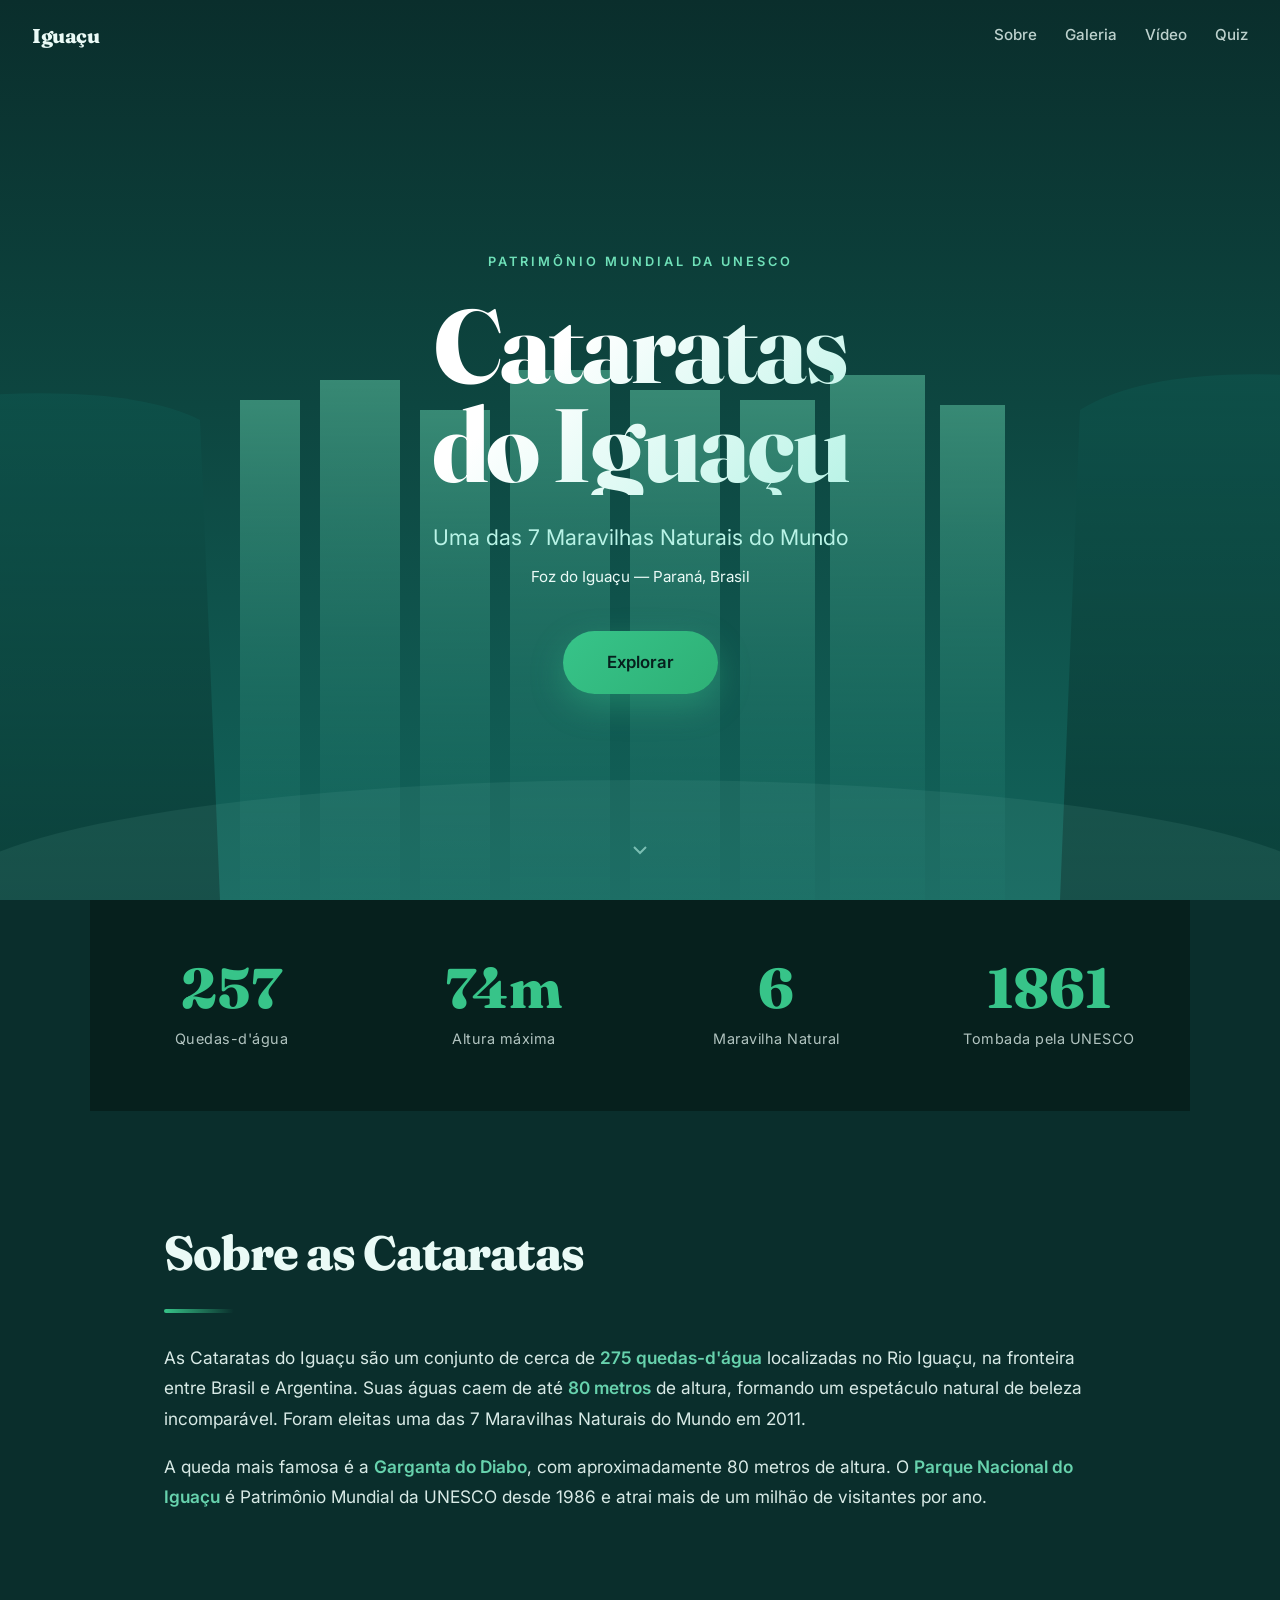
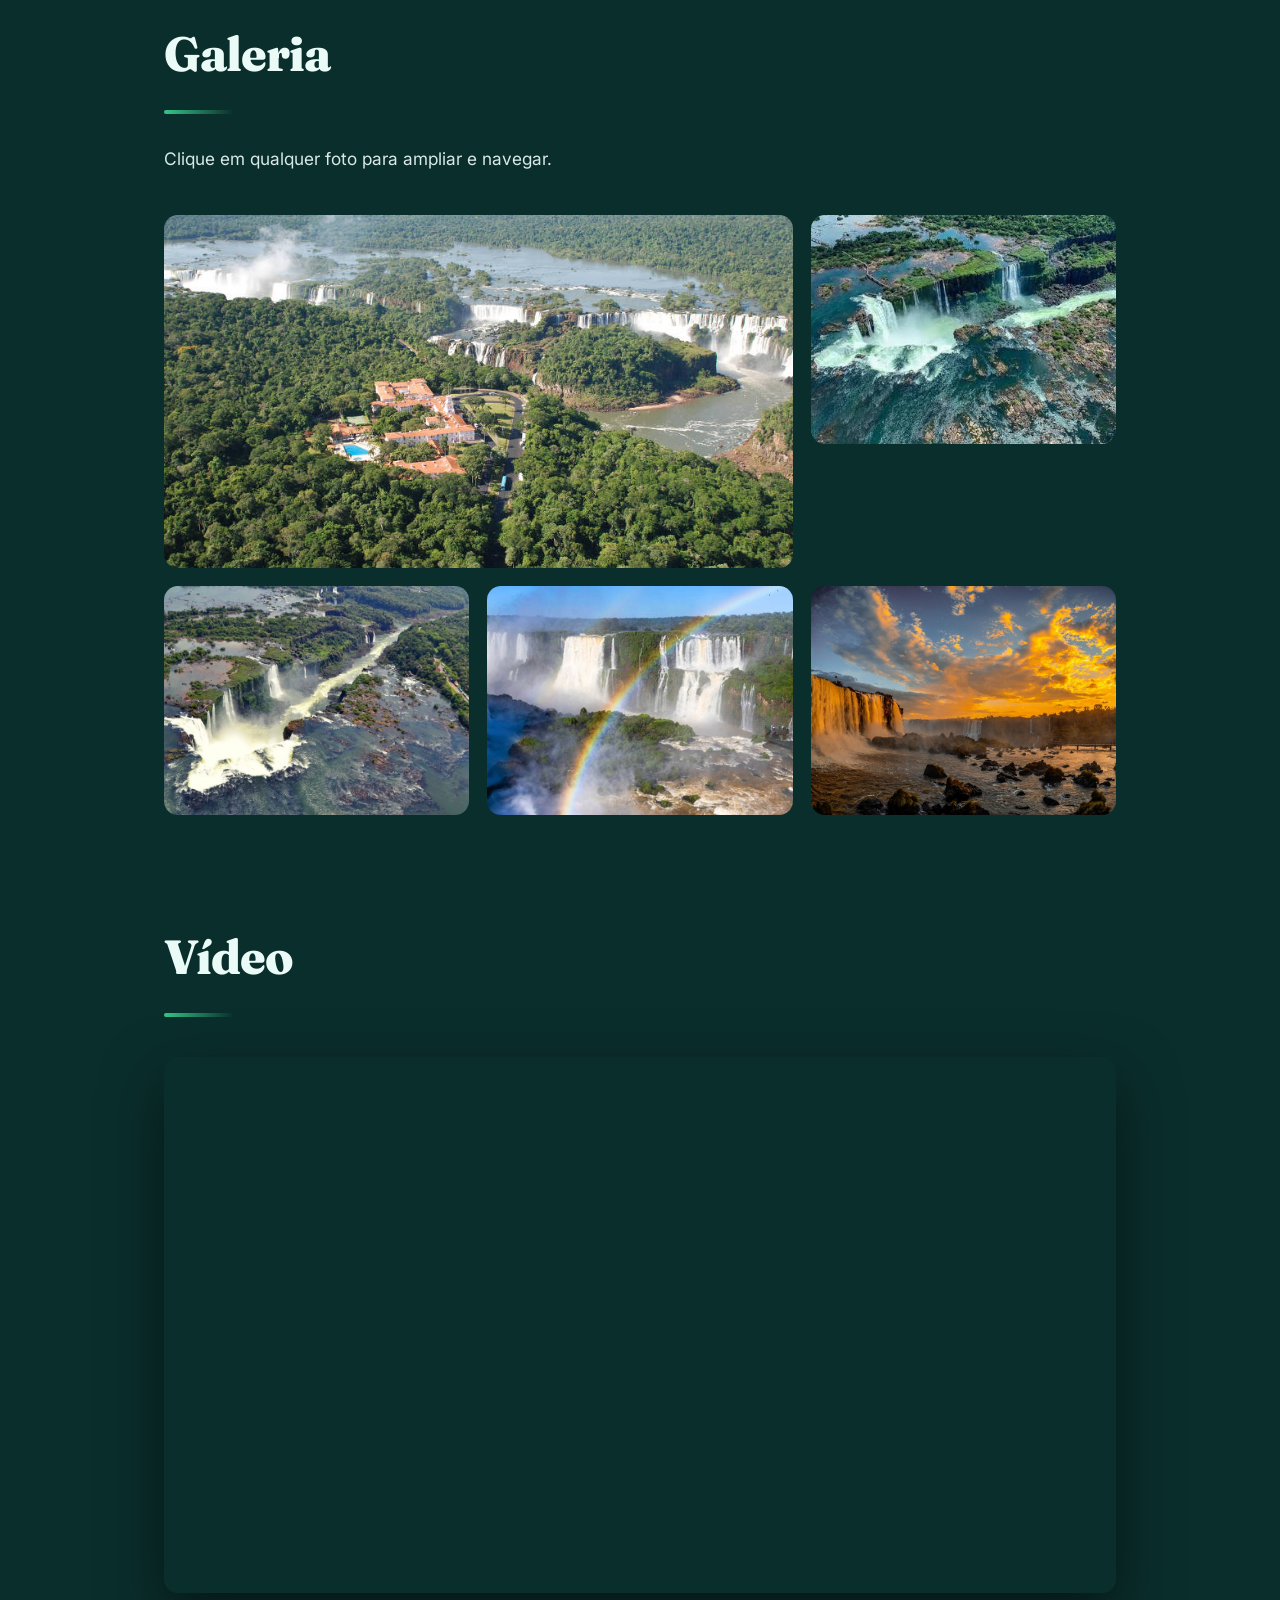
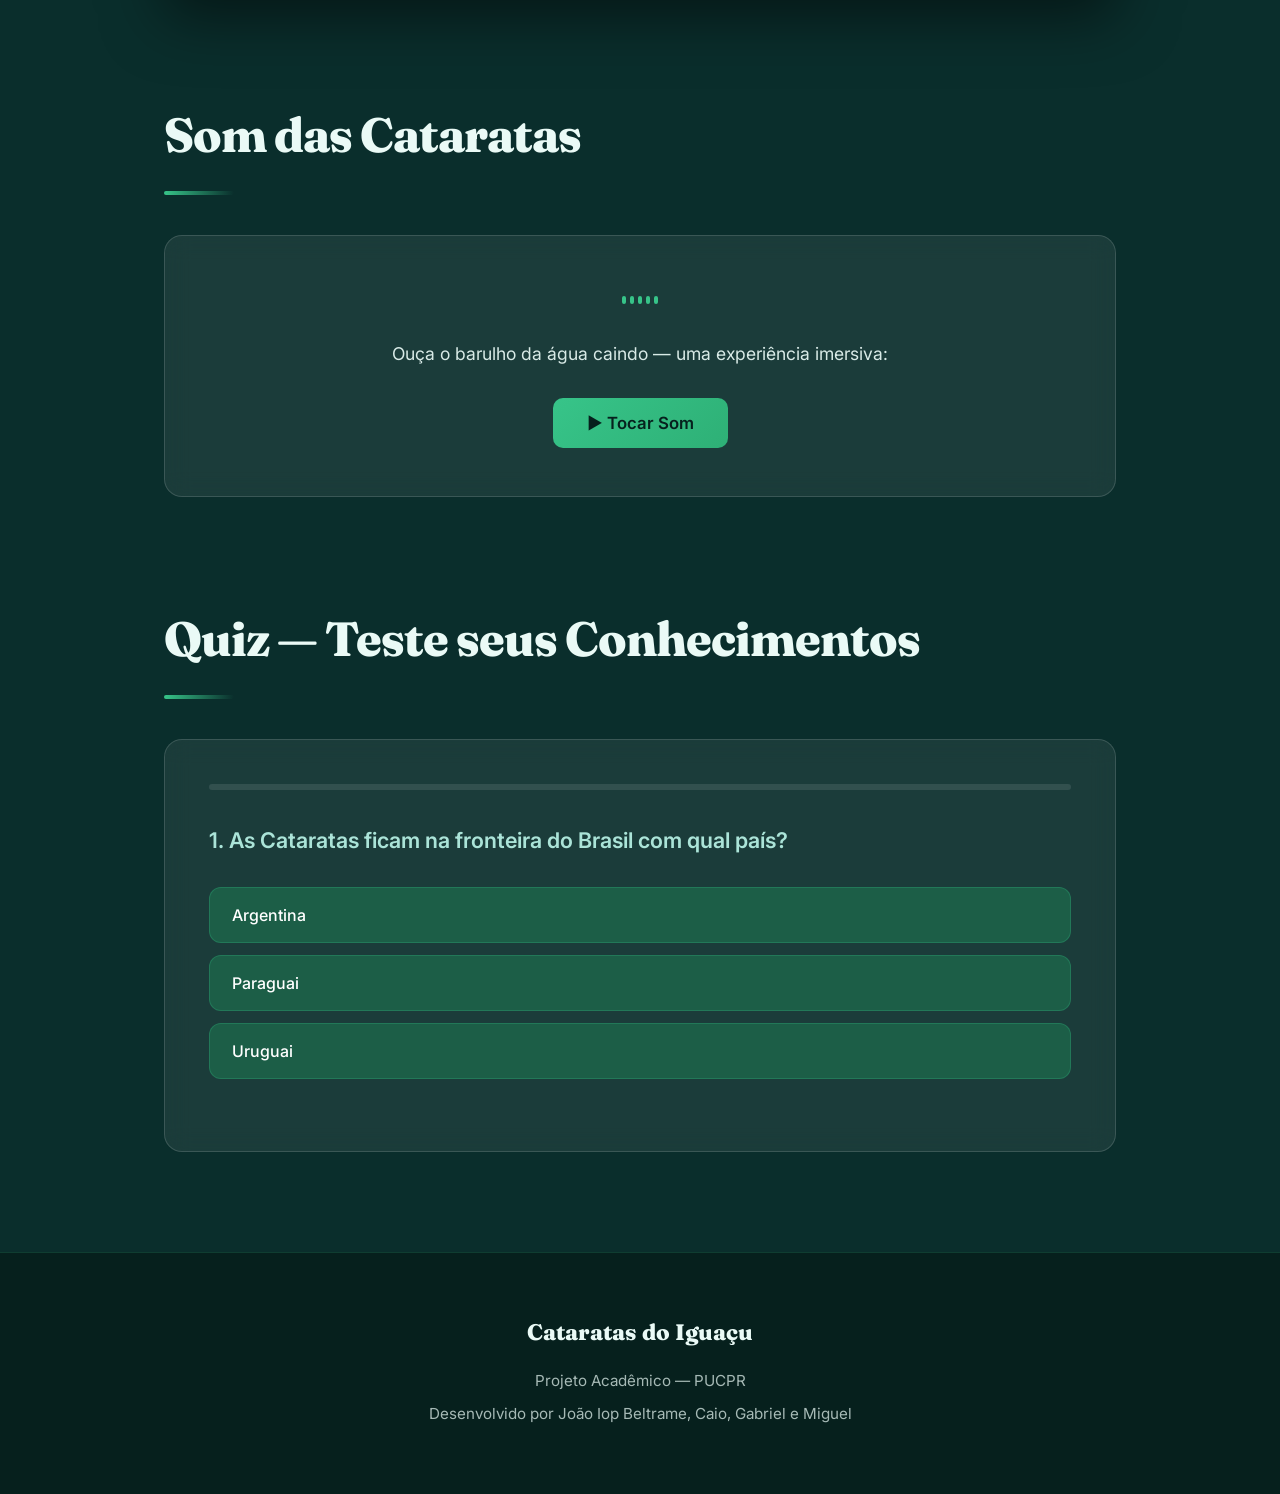
==== commit 4ba29e1f: "Update index.html" ====
--- a/index.html
+++ b/index.html
@@ -6,9 +6,22 @@
     <title>Cataratas do Iguaçu</title>
 
     <style>
-      @import url("https://fonts.googleapis.com/css2?family=Playfair+Display:wght@700;800&family=Inter:wght@400;500;600&display=swap");
-
-      /* ====== Reset ====== */
+      @import url("https://fonts.googleapis.com/css2?family=Fraunces:opsz,wght@9..144,600;9..144,800&family=Inter:wght@400;500;600;700&display=swap");
+
+      /* ====== Tokens ====== */
+      :root {
+        --abismo: #06201d;
+        --profundo: #0a2e2c;
+        --musgo: #0f5a52;
+        --agua: #1a7a70;
+        --espuma: #37c489;
+        --espuma-clara: #6fe0b8;
+        --nevoa: #b8f3e6;
+        --texto: #eafaf6;
+        --vidro: rgba(255, 255, 255, 0.07);
+        --vidro-borda: rgba(255, 255, 255, 0.14);
+      }
+
       * {
         margin: 0;
         padding: 0;
@@ -17,14 +30,79 @@
 
       html {
         scroll-behavior: smooth;
+        scroll-padding-top: 80px;
       }
 
       body {
         font-family: "Inter", sans-serif;
-        background: linear-gradient(135deg, #0f2e2c 0%, #1a4d47 100%);
-        color: #f1fbf8;
-        line-height: 1.8;
-        min-height: 100vh;
+        background: var(--profundo);
+        color: var(--texto);
+        line-height: 1.75;
+        overflow-x: hidden;
+      }
+
+      /* ====== Navbar ====== */
+      nav {
+        position: fixed;
+        top: 0;
+        left: 0;
+        width: 100%;
+        padding: 18px 32px;
+        display: flex;
+        justify-content: space-between;
+        align-items: center;
+        z-index: 500;
+        transition: all 0.4s ease;
+        background: transparent;
+      }
+
+      nav.rolou {
+        background: rgba(6, 32, 29, 0.85);
+        backdrop-filter: blur(12px);
+        padding: 14px 32px;
+        border-bottom: 1px solid var(--vidro-borda);
+      }
+
+      nav .logo {
+        font-family: "Fraunces", serif;
+        font-weight: 800;
+        font-size: 1.25em;
+        color: var(--texto);
+        letter-spacing: -0.5px;
+      }
+
+      nav .links {
+        display: flex;
+        gap: 28px;
+      }
+
+      nav .links a {
+        color: var(--texto);
+        text-decoration: none;
+        font-size: 0.95em;
+        font-weight: 500;
+        opacity: 0.8;
+        transition: all 0.2s;
+        position: relative;
+      }
+
+      nav .links a::after {
+        content: "";
+        position: absolute;
+        bottom: -4px;
+        left: 0;
+        width: 0;
+        height: 2px;
+        background: var(--espuma);
+        transition: width 0.3s;
+      }
+
+      nav .links a:hover {
+        opacity: 1;
+      }
+
+      nav .links a:hover::after {
+        width: 100%;
       }
 
       /* ====== Hero ====== */
@@ -35,97 +113,97 @@
         align-items: center;
         justify-content: center;
         text-align: center;
-        padding: 60px 20px;
+        padding: 80px 20px 40px;
         overflow: hidden;
-        background: linear-gradient(135deg, #0a2e2c 0%, #0f5a52 50%, #1a7a70 100%);
-      }
-
-      /* Ondas animadas de fundo */
-      header::before {
-        content: "";
+        background: linear-gradient(180deg, #0a2e2c 0%, #0d4640 45%, #12655c 100%);
+      }
+
+      /* SVG das cataratas ao fundo */
+      .hero-svg {
         position: absolute;
-        top: 0;
-        left: 0;
-        width: 200%;
-        height: 200%;
-        background: radial-gradient(
-          circle at 20% 50%,
-          rgba(55, 196, 137, 0.15) 0%,
-          transparent 50%
-        ),
-        radial-gradient(
-          circle at 80% 80%,
-          rgba(31, 138, 90, 0.1) 0%,
-          transparent 50%
-        );
-        animation: flutuarFundo 15s ease-in-out infinite;
-      }
-
-      @keyframes flutuarFundo {
-        0%, 100% {
-          transform: translate(0, 0);
-        }
-        50% {
-          transform: translate(-50px, -50px);
-        }
-      }
-
-      header > * {
+        inset: 0;
+        width: 100%;
+        height: 100%;
+        z-index: 1;
+        opacity: 0.55;
+      }
+
+      .conteudo-hero {
         position: relative;
-        z-index: 2;
+        z-index: 3;
+        max-width: 800px;
+      }
+
+      .eyebrow {
+        display: inline-block;
+        font-size: 0.8em;
+        font-weight: 600;
+        letter-spacing: 3px;
+        text-transform: uppercase;
+        color: var(--espuma-clara);
+        margin-bottom: 24px;
+        opacity: 0;
+        animation: subir 0.8s ease-out 0.1s forwards;
       }
 
       header h1 {
-        font-family: "Playfair Display", serif;
-        font-size: clamp(2.5em, 8vw, 5em);
+        font-family: "Fraunces", serif;
+        font-size: clamp(3em, 11vw, 6.5em);
         font-weight: 800;
-        margin-bottom: 20px;
-        letter-spacing: -1px;
-        background: linear-gradient(135deg, #ffffff, #b8f3e6);
+        line-height: 0.95;
+        margin-bottom: 24px;
+        letter-spacing: -2px;
+        background: linear-gradient(135deg, #ffffff 30%, var(--nevoa));
         -webkit-background-clip: text;
         -webkit-text-fill-color: transparent;
         background-clip: text;
-      }
-
-      header > p {
-        font-size: clamp(1em, 3vw, 1.4em);
-        opacity: 0.85;
+        opacity: 0;
+        animation: subir 0.9s ease-out 0.25s forwards;
+      }
+
+      .subtitulo {
+        font-size: clamp(1.05em, 3vw, 1.35em);
+        opacity: 0;
+        font-weight: 400;
+        color: var(--nevoa);
+        margin-bottom: 8px;
+        animation: subir 0.9s ease-out 0.4s forwards;
+      }
+
+      .local {
+        font-size: 0.95em;
+        opacity: 0;
+        color: var(--texto);
         margin-bottom: 40px;
-        font-weight: 500;
+        animation: subir 0.9s ease-out 0.5s forwards;
       }
 
       .cta-hero {
         display: inline-block;
-        background: linear-gradient(135deg, #37c489, #2eb076);
-        color: #0a2e2c;
-        padding: 16px 40px;
+        background: linear-gradient(135deg, var(--espuma), #2eb076);
+        color: var(--abismo);
+        padding: 17px 44px;
         border-radius: 50px;
         font-weight: 600;
+        font-size: 1.05em;
         text-decoration: none;
         cursor: pointer;
         border: none;
         transition: all 0.3s ease;
-        font-size: 1.05em;
-        box-shadow: 0 10px 30px rgba(55, 196, 137, 0.3);
+        box-shadow: 0 12px 32px rgba(55, 196, 137, 0.35);
+        opacity: 0;
+        animation: subir 0.9s ease-out 0.65s forwards;
       }
 
       .cta-hero:hover {
         transform: translateY(-3px);
-        box-shadow: 0 15px 40px rgba(55, 196, 137, 0.4);
-      }
-
-      /* ====== Seções Padrão ====== */
-      section {
-        max-width: 1000px;
-        margin: 80px auto;
-        padding: 0 20px;
-        animation: aparecer 0.8s ease-out;
-      }
-
-      @keyframes aparecer {
+        box-shadow: 0 18px 44px rgba(55, 196, 137, 0.45);
+      }
+
+      @keyframes subir {
         from {
           opacity: 0;
-          transform: translateY(20px);
+          transform: translateY(30px);
         }
         to {
           opacity: 1;
@@ -133,13 +211,84 @@
         }
       }
 
+      /* Indicador de scroll */
+      .scroll-hint {
+        position: absolute;
+        bottom: 30px;
+        left: 50%;
+        transform: translateX(-50%);
+        z-index: 3;
+        opacity: 0.6;
+        animation: pular 2s ease-in-out infinite;
+      }
+
+      @keyframes pular {
+        0%, 100% {
+          transform: translateX(-50%) translateY(0);
+        }
+        50% {
+          transform: translateX(-50%) translateY(10px);
+        }
+      }
+
+      /* ====== Faixa de Estatísticas ====== */
+      .stats {
+        background: var(--abismo);
+        padding: 60px 20px;
+        display: grid;
+        grid-template-columns: repeat(4, 1fr);
+        gap: 30px;
+        max-width: 1100px;
+        margin: 0 auto;
+      }
+
+      .stat {
+        text-align: center;
+      }
+
+      .stat .numero {
+        font-family: "Fraunces", serif;
+        font-size: clamp(2.2em, 5vw, 3.5em);
+        font-weight: 800;
+        color: var(--espuma);
+        line-height: 1;
+        display: block;
+      }
+
+      .stat .rotulo {
+        font-size: 0.9em;
+        opacity: 0.75;
+        margin-top: 10px;
+        letter-spacing: 0.5px;
+      }
+
+      /* ====== Seções ====== */
+      section {
+        max-width: 1000px;
+        margin: 100px auto;
+        padding: 0 24px;
+      }
+
+      .revelar {
+        opacity: 0;
+        transform: translateY(40px);
+        transition: all 0.8s cubic-bezier(0.16, 1, 0.3, 1);
+      }
+
+      .revelar.visivel {
+        opacity: 1;
+        transform: translateY(0);
+      }
+
       h2 {
-        font-family: "Playfair Display", serif;
-        font-size: clamp(2em, 5vw, 2.8em);
-        color: #37c489;
+        font-family: "Fraunces", serif;
+        font-size: clamp(2.2em, 5vw, 3em);
+        font-weight: 800;
+        color: var(--texto);
         margin-bottom: 30px;
+        letter-spacing: -1px;
         position: relative;
-        padding-bottom: 15px;
+        padding-bottom: 18px;
       }
 
       h2::after {
@@ -147,57 +296,70 @@
         position: absolute;
         bottom: 0;
         left: 0;
-        width: 60px;
-        height: 3px;
-        background: linear-gradient(90deg, #37c489, transparent);
+        width: 70px;
+        height: 4px;
+        background: linear-gradient(90deg, var(--espuma), transparent);
         border-radius: 2px;
       }
 
       p {
         margin-bottom: 18px;
-        font-size: 1.05em;
-        opacity: 0.95;
-      }
-
-      /* ====== Galeria (Cards com efeito) ====== */
+        font-size: 1.08em;
+        opacity: 0.92;
+      }
+
+      strong {
+        color: var(--espuma-clara);
+        font-weight: 600;
+      }
+
+      /* ====== Galeria ====== */
       .galeria {
         display: grid;
-        grid-template-columns: repeat(auto-fit, minmax(260px, 1fr));
-        gap: 20px;
+        grid-template-columns: repeat(auto-fit, minmax(280px, 1fr));
+        gap: 18px;
         margin-top: 40px;
       }
 
       .galeria-item {
         position: relative;
         overflow: hidden;
-        border-radius: 12px;
+        border-radius: 14px;
         aspect-ratio: 4/3;
         cursor: pointer;
-        group: "hover";
+      }
+
+      .galeria-item:first-child {
+        grid-column: span 2;
+        aspect-ratio: 16/9;
       }
 
       .galeria img {
         width: 100%;
         height: 100%;
         object-fit: cover;
-        transition: transform 0.4s cubic-bezier(0.34, 1.56, 0.64, 1);
+        transition: transform 0.5s cubic-bezier(0.34, 1.4, 0.64, 1);
       }
 
       .galeria-item:hover img {
-        transform: scale(1.1) rotate(1deg);
-      }
-
-      .galeria-item::after {
-        content: "";
+        transform: scale(1.08);
+      }
+
+      .galeria-item .legenda {
         position: absolute;
-        inset: 0;
-        background: linear-gradient(135deg, rgba(55, 196, 137, 0.2), transparent);
-        opacity: 0;
-        transition: opacity 0.3s;
-      }
-
-      .galeria-item:hover::after {
-        opacity: 1;
+        bottom: 0;
+        left: 0;
+        right: 0;
+        padding: 30px 18px 16px;
+        background: linear-gradient(transparent, rgba(6, 32, 29, 0.9));
+        font-size: 0.95em;
+        font-weight: 500;
+        transform: translateY(100%);
+        transition: transform 0.3s ease;
+      }
+
+      .galeria-item:hover .legenda {
+        transform: translateY(0);
       }
 
       /* ====== Vídeo ====== */
@@ -205,59 +367,88 @@
         position: relative;
         padding-bottom: 56.25%;
         height: 0;
-        margin: 40px 0;
-        border-radius: 12px;
+        margin-top: 40px;
+        border-radius: 14px;
         overflow: hidden;
-        box-shadow: 0 20px 60px rgba(0, 0, 0, 0.4);
+        box-shadow: 0 24px 60px rgba(0, 0, 0, 0.5);
       }
 
       .video-container iframe {
         position: absolute;
-        top: 0;
-        left: 0;
+        inset: 0;
         width: 100%;
         height: 100%;
         border: none;
       }
 
-      /* ====== Som (Card Glassmorphism) ====== */
+      /* ====== Som ====== */
       .som-card {
-        background: rgba(255, 255, 255, 0.08);
-        backdrop-filter: blur(10px);
-        border: 1px solid rgba(255, 255, 255, 0.15);
-        padding: 40px;
-        border-radius: 16px;
+        background: var(--vidro);
+        backdrop-filter: blur(12px);
+        border: 1px solid var(--vidro-borda);
+        padding: 48px;
+        border-radius: 18px;
         text-align: center;
         margin-top: 40px;
         transition: all 0.3s ease;
       }
 
       .som-card:hover {
-        background: rgba(255, 255, 255, 0.12);
-        border-color: rgba(55, 196, 137, 0.3);
+        border-color: rgba(55, 196, 137, 0.35);
       }
 
       .som-card p {
         font-size: 1.1em;
-        margin-bottom: 25px;
+        margin-bottom: 28px;
+      }
+
+      .ondas-som {
+        display: inline-flex;
+        gap: 4px;
+        align-items: center;
+        height: 30px;
+        margin-bottom: 24px;
+      }
+
+      .ondas-som span {
+        width: 4px;
+        background: var(--espuma);
+        border-radius: 2px;
+        height: 8px;
+        transition: height 0.2s;
+      }
+
+      .ondas-som.ativo span {
+        animation: onda 0.8s ease-in-out infinite;
+      }
+
+      .ondas-som span:nth-child(2) { animation-delay: 0.1s; }
+      .ondas-som span:nth-child(3) { animation-delay: 0.2s; }
+      .ondas-som span:nth-child(4) { animation-delay: 0.3s; }
+      .ondas-som span:nth-child(5) { animation-delay: 0.4s; }
+
+      @keyframes onda {
+        0%, 100% { height: 8px; }
+        50% { height: 28px; }
       }
 
       /* ====== Botões ====== */
       button {
-        background: linear-gradient(135deg, #37c489, #2eb076);
-        color: #0a2e2c;
+        background: linear-gradient(135deg, var(--espuma), #2eb076);
+        color: var(--abismo);
         border: none;
-        padding: 14px 32px;
+        padding: 15px 34px;
         font-size: 1.05em;
         font-weight: 600;
-        border-radius: 8px;
+        border-radius: 10px;
         cursor: pointer;
         transition: all 0.3s ease;
+        font-family: inherit;
       }
 
       button:hover {
         transform: translateY(-2px);
-        box-shadow: 0 10px 25px rgba(55, 196, 137, 0.3);
+        box-shadow: 0 12px 28px rgba(55, 196, 137, 0.35);
       }
 
       button:active {
@@ -266,71 +457,108 @@
 
       /* ====== Quiz ====== */
       .quiz {
-        background: rgba(255, 255, 255, 0.08);
-        backdrop-filter: blur(10px);
-        border: 1px solid rgba(255, 255, 255, 0.15);
-        padding: 40px;
-        border-radius: 16px;
+        background: var(--vidro);
+        backdrop-filter: blur(12px);
+        border: 1px solid var(--vidro-borda);
+        padding: 44px;
+        border-radius: 18px;
         margin-top: 40px;
       }
 
+      .barra-progresso {
+        height: 6px;
+        background: rgba(255, 255, 255, 0.1);
+        border-radius: 3px;
+        margin-bottom: 32px;
+        overflow: hidden;
+      }
+
+      .barra-progresso .preenchimento {
+        height: 100%;
+        background: linear-gradient(90deg, var(--espuma), var(--espuma-clara));
+        width: 0;
+        transition: width 0.4s ease;
+        border-radius: 3px;
+      }
+
       #pergunta {
-        font-size: 1.3em;
+        font-size: 1.35em;
         font-weight: 600;
-        margin-bottom: 30px;
-        color: #b8f3e6;
+        margin-bottom: 28px;
+        color: var(--nevoa);
       }
 
       #opcoes {
         display: grid;
         gap: 12px;
-        margin-bottom: 30px;
-      }
-
-      .quiz button {
+        margin-bottom: 28px;
+      }
+
+      .quiz #opcoes button {
         display: block;
         width: 100%;
         text-align: left;
-        padding: 16px 20px;
-        background: rgba(31, 138, 90, 0.6);
+        padding: 17px 22px;
+        background: rgba(31, 138, 90, 0.45);
         color: white;
-        border-radius: 10px;
-        border: 1px solid rgba(55, 196, 137, 0.3);
+        border-radius: 12px;
+        border: 1.5px solid rgba(55, 196, 137, 0.25);
         font-size: 1em;
+        font-weight: 500;
         transition: all 0.2s ease;
       }
 
-      .quiz button:hover {
-        background: rgba(55, 196, 137, 0.5);
+      .quiz #opcoes button:hover:not(:disabled) {
+        background: rgba(55, 196, 137, 0.4);
         border-color: rgba(55, 196, 137, 0.6);
-        padding-left: 24px;
+        transform: translateX(6px);
+        box-shadow: none;
+      }
+
+      .quiz #opcoes button.certo {
+        background: rgba(55, 196, 137, 0.85);
+        border-color: var(--espuma-clara);
+        color: var(--abismo);
+      }
+
+      .quiz #opcoes button.errado {
+        background: rgba(220, 80, 80, 0.7);
+        border-color: #ff7b7b;
+      }
+
+      .quiz #opcoes button:disabled {
+        cursor: default;
       }
 
       #resultado {
         text-align: center;
-        font-size: 1.4em;
-        font-weight: 600;
-        color: #37c489;
-        padding: 20px;
-        background: rgba(55, 196, 137, 0.1);
-        border-radius: 10px;
-        border: 1px solid rgba(55, 196, 137, 0.3);
+      }
+
+      #resultado .placar {
+        font-family: "Fraunces", serif;
+        font-size: 3em;
+        font-weight: 800;
+        color: var(--espuma);
+        line-height: 1;
+        margin-bottom: 12px;
+      }
+
+      #resultado .msg {
+        font-size: 1.2em;
+        margin-bottom: 24px;
+        opacity: 0.9;
       }
 
       /* ====== Lightbox ====== */
       #lightbox {
         display: none;
         position: fixed;
-        top: 0;
-        left: 0;
-        width: 100%;
-        height: 100%;
-        background: rgba(0, 0, 0, 0.95);
+        inset: 0;
+        background: rgba(4, 18, 16, 0.96);
         justify-content: center;
         align-items: center;
         z-index: 1000;
-        cursor: pointer;
-        backdrop-filter: blur(5px);
+        backdrop-filter: blur(8px);
       }
 
       #lightbox.ativo {
@@ -339,107 +567,258 @@
       }
 
       @keyframes fadeIn {
-        from {
-          opacity: 0;
-        }
-        to {
-          opacity: 1;
-        }
+        from { opacity: 0; }
+        to { opacity: 1; }
       }
 
       #lightbox img {
-        max-width: 90%;
-        max-height: 90%;
+        max-width: 88%;
+        max-height: 85%;
         border-radius: 12px;
-        box-shadow: 0 25px 50px rgba(0, 0, 0, 0.5);
-        animation: zoomIn 0.3s ease;
+        box-shadow: 0 30px 60px rgba(0, 0, 0, 0.6);
+        animation: zoomIn 0.35s cubic-bezier(0.34, 1.4, 0.64, 1);
       }
 
       @keyframes zoomIn {
-        from {
-          transform: scale(0.9);
-        }
-        to {
-          transform: scale(1);
-        }
+        from { transform: scale(0.85); opacity: 0; }
+        to { transform: scale(1); opacity: 1; }
+      }
+
+      .lb-btn {
+        position: absolute;
+        top: 50%;
+        transform: translateY(-50%);
+        background: var(--vidro);
+        border: 1px solid var(--vidro-borda);
+        color: white;
+        width: 54px;
+        height: 54px;
+        border-radius: 50%;
+        font-size: 1.5em;
+        cursor: pointer;
+        display: flex;
+        align-items: center;
+        justify-content: center;
+        transition: all 0.2s;
+        padding: 0;
+      }
+
+      .lb-btn:hover {
+        background: rgba(55, 196, 137, 0.4);
+        transform: translateY(-50%) scale(1.1);
+        box-shadow: none;
+      }
+
+      .lb-prev { left: 24px; }
+      .lb-next { right: 24px; }
+
+      .lb-fechar {
+        position: absolute;
+        top: 24px;
+        right: 24px;
+        background: var(--vidro);
+        border: 1px solid var(--vidro-borda);
+        color: white;
+        width: 48px;
+        height: 48px;
+        border-radius: 50%;
+        font-size: 1.3em;
+        cursor: pointer;
+        padding: 0;
+        transition: all 0.2s;
+      }
+
+      .lb-fechar:hover {
+        background: rgba(220, 80, 80, 0.6);
+        transform: scale(1.1);
+        box-shadow: none;
+      }
+
+      /* ====== Voltar ao topo ====== */
+      #topo {
+        position: fixed;
+        bottom: 28px;
+        right: 28px;
+        width: 52px;
+        height: 52px;
+        border-radius: 50%;
+        background: var(--espuma);
+        color: var(--abismo);
+        font-size: 1.3em;
+        display: flex;
+        align-items: center;
+        justify-content: center;
+        cursor: pointer;
+        z-index: 400;
+        opacity: 0;
+        pointer-events: none;
+        transition: all 0.3s;
+        padding: 0;
+        box-shadow: 0 8px 24px rgba(0, 0, 0, 0.3);
+      }
+
+      #topo.visivel {
+        opacity: 1;
+        pointer-events: auto;
       }
 
       /* ====== Rodapé ====== */
       footer {
         text-align: center;
-        padding: 50px 20px;
-        background: rgba(10, 46, 44, 0.8);
+        padding: 60px 20px;
+        background: var(--abismo);
         margin-top: 100px;
-        border-top: 1px solid rgba(55, 196, 137, 0.2);
-        opacity: 0.85;
+        border-top: 1px solid rgba(55, 196, 137, 0.18);
+      }
+
+      footer .titulo {
+        font-family: "Fraunces", serif;
+        font-size: 1.4em;
+        font-weight: 800;
+        margin-bottom: 16px;
+        color: var(--texto);
+      }
+
+      footer p {
+        margin-bottom: 6px;
         font-size: 0.95em;
-      }
-
-      footer p {
-        margin-bottom: 8px;
+        opacity: 0.7;
       }
 
       /* ====== Responsivo ====== */
       @media (max-width: 768px) {
-        header h1 {
-          margin-bottom: 15px;
+        nav .links {
+          display: none;
+        }
+
+        .stats {
+          grid-template-columns: repeat(2, 1fr);
+          gap: 36px 20px;
+          padding: 48px 20px;
         }
 
         section {
-          margin: 50px auto;
-        }
-
-        h2 {
-          margin-bottom: 20px;
+          margin: 70px auto;
+        }
+
+        .galeria-item:first-child {
+          grid-column: span 1;
+          aspect-ratio: 4/3;
         }
 
         .som-card,
         .quiz {
-          padding: 25px;
-        }
-
-        .galeria {
-          grid-template-columns: repeat(auto-fit, minmax(180px, 1fr));
-          gap: 15px;
-        }
+          padding: 28px;
+        }
+
+        .lb-prev { left: 12px; }
+        .lb-next { right: 12px; }
+        .lb-btn { width: 44px; height: 44px; }
       }
 
       /* ====== Acessibilidade ====== */
       @media (prefers-reduced-motion: reduce) {
-        * {
+        *,
+        *::before,
+        *::after {
           animation-duration: 0.01ms !important;
           animation-iteration-count: 1 !important;
           transition-duration: 0.01ms !important;
         }
-
-        header::before {
-          animation: none;
-        }
       }
 
       button:focus-visible,
       a:focus-visible {
-        outline: 2px solid #37c489;
+        outline: 2px solid var(--espuma);
         outline-offset: 3px;
       }
     </style>
   </head>
 
   <body>
+    <!-- ====== Navbar ====== -->
+    <nav id="navbar">
+      <span class="logo">Iguaçu</span>
+      <div class="links">
+        <a href="#sobre">Sobre</a>
+        <a href="#galeria">Galeria</a>
+        <a href="#video">Vídeo</a>
+        <a href="#quiz">Quiz</a>
+      </div>
+    </nav>
+
     <!-- ====== Hero ====== -->
     <header>
-      <div>
-        <h1>Cataratas do Iguaçu</h1>
-        <p>Uma das 7 Maravilhas Naturais do Mundo</p>
-        <p style="font-size: 0.95em; opacity: 0.7; margin-top: 10px;">Foz do Iguaçu — Paraná, Brasil</p>
-        <button class="cta-hero" onclick="document.querySelector('section').scrollIntoView()">
-          Explorar
-        </button>
+      <!-- SVG das cataratas: camadas de água caindo -->
+      <svg class="hero-svg" viewBox="0 0 1440 900" preserveAspectRatio="xMidYMid slice" xmlns="http://www.w3.org/2000/svg">
+        <defs>
+          <linearGradient id="quedaAgua" x1="0" y1="0" x2="0" y2="1">
+            <stop offset="0%" stop-color="#6fe0b8" stop-opacity="0.8" />
+            <stop offset="100%" stop-color="#1a7a70" stop-opacity="0.2" />
+          </linearGradient>
+          <linearGradient id="penhasco" x1="0" y1="0" x2="0" y2="1">
+            <stop offset="0%" stop-color="#0f5a52" />
+            <stop offset="100%" stop-color="#06201d" />
+          </linearGradient>
+        </defs>
+
+        <!-- Penhascos laterais -->
+        <path d="M0,400 Q200,380 280,420 L300,900 L0,900 Z" fill="url(#penhasco)" opacity="0.9" />
+        <path d="M1440,380 Q1240,360 1160,410 L1140,900 L1440,900 Z" fill="url(#penhasco)" opacity="0.9" />
+
+        <!-- Cortinas de água caindo (animadas) -->
+        <g class="quedas">
+          <rect x="320" y="400" width="60" height="500" fill="url(#quedaAgua)" class="queda" />
+          <rect x="400" y="380" width="80" height="520" fill="url(#quedaAgua)" class="queda" />
+          <rect x="500" y="410" width="70" height="490" fill="url(#quedaAgua)" class="queda" />
+          <rect x="590" y="370" width="100" height="530" fill="url(#quedaAgua)" class="queda" />
+          <rect x="710" y="390" width="90" height="510" fill="url(#quedaAgua)" class="queda" />
+          <rect x="820" y="400" width="75" height="500" fill="url(#quedaAgua)" class="queda" />
+          <rect x="910" y="375" width="95" height="525" fill="url(#quedaAgua)" class="queda" />
+          <rect x="1020" y="405" width="65" height="495" fill="url(#quedaAgua)" class="queda" />
+        </g>
+
+        <!-- Névoa na base -->
+        <ellipse cx="720" cy="900" rx="700" ry="120" fill="#b8f3e6" opacity="0.12" class="nevoa" />
+      </svg>
+
+      <div class="conteudo-hero">
+        <span class="eyebrow">Patrimônio Mundial da UNESCO</span>
+        <h1>Cataratas<br />do Iguaçu</h1>
+        <p class="subtitulo">Uma das 7 Maravilhas Naturais do Mundo</p>
+        <p class="local">Foz do Iguaçu — Paraná, Brasil</p>
+        <a class="cta-hero" href="#sobre">Explorar</a>
+      </div>
+
+      <div class="scroll-hint">
+        <svg width="24" height="24" viewBox="0 0 24 24" fill="none" stroke="#b8f3e6" stroke-width="2">
+          <path d="M6 9l6 6 6-6" />
+        </svg>
       </div>
     </header>
 
+    <!-- ====== Estatísticas ====== -->
+    <div class="stats">
+      <div class="stat">
+        <span class="numero" data-alvo="275" data-sufixo="">0</span>
+        <div class="rotulo">Quedas-d'água</div>
+      </div>
+      <div class="stat">
+        <span class="numero" data-alvo="80" data-sufixo="m">0</span>
+        <div class="rotulo">Altura máxima</div>
+      </div>
+      <div class="stat">
+        <span class="numero" data-alvo="7" data-sufixo="">0</span>
+        <div class="rotulo">Maravilha Natural</div>
+      </div>
+      <div class="stat">
+        <span class="numero" data-alvo="1986" data-sufixo="" data-formato="ano">0</span>
+        <div class="rotulo">Tombada pela UNESCO</div>
+      </div>
+    </div>
+
     <!-- ====== Sobre ====== -->
-    <section>
+    <section id="sobre" class="revelar">
       <h2>Sobre as Cataratas</h2>
       <p>
         As Cataratas do Iguaçu são um conjunto de cerca de <strong>275 quedas-d'água</strong>
@@ -455,39 +834,35 @@
     </section>
 
     <!-- ====== Galeria ====== -->
-    <section>
+    <section id="galeria" class="revelar">
       <h2>Galeria</h2>
-      <p>Clique em qualquer foto para ampliar.</p>
+      <p>Clique em qualquer foto para ampliar e navegar.</p>
       <div class="galeria">
-        <div class="galeria-item" onclick="abrir(this.querySelector('img'))">
-          <img
-            src="imagem/15339230815b6dcf09986ed_1533923081_3x2_md.jpg"
-            alt="Vista panorâmica das Cataratas"
-          />
+        <div class="galeria-item" onclick="abrirLightbox(0)">
+          <img src="imagem/15339230815b6dcf09986ed_1533923081_3x2_md.jpg" alt="Vista panorâmica das Cataratas" />
+          <div class="legenda">Vista panorâmica</div>
         </div>
-        <div class="galeria-item" onclick="abrir(this.querySelector('img'))">
+        <div class="galeria-item" onclick="abrirLightbox(1)">
           <img src="imagem/images.jpg" alt="Outro ângulo das quedas d'água" />
+          <div class="legenda">Cortinas de água</div>
         </div>
-        <div class="galeria-item" onclick="abrir(this.querySelector('img'))">
-          <img
-            src="imagem/Garganta-do-Diabo-1024x546.jpg"
-            alt="Garganta do Diabo"
-          />
+        <div class="galeria-item" onclick="abrirLightbox(2)">
+          <img src="imagem/Garganta-do-Diabo-1024x546.jpg" alt="Garganta do Diabo" />
+          <div class="legenda">Garganta do Diabo</div>
         </div>
-        <div class="galeria-item" onclick="abrir(this.querySelector('img'))">
+        <div class="galeria-item" onclick="abrirLightbox(3)">
           <img src="imagem/33ER926.jpg" alt="Arco-íris sobre as Cataratas" />
+          <div class="legenda">Arco-íris na névoa</div>
         </div>
-        <div class="galeria-item" onclick="abrir(this.querySelector('img'))">
-          <img
-            src="imagem/por-do-sol-cataratas-do-iguacu.jpg"
-            alt="Pôr do sol sobre as Cataratas"
-          />
+        <div class="galeria-item" onclick="abrirLightbox(4)">
+          <img src="imagem/por-do-sol-cataratas-do-iguacu.jpg" alt="Pôr do sol sobre as Cataratas" />
+          <div class="legenda">Pôr do sol</div>
         </div>
       </div>
     </section>
 
     <!-- ====== Vídeo ====== -->
-    <section>
+    <section id="video" class="revelar">
       <h2>Vídeo</h2>
       <div class="video-container">
         <iframe
@@ -499,49 +874,152 @@
     </section>
 
     <!-- ====== Som ====== -->
-    <section>
+    <section id="som" class="revelar">
       <h2>Som das Cataratas</h2>
       <div class="som-card">
+        <div class="ondas-som" id="ondas">
+          <span></span><span></span><span></span><span></span><span></span>
+        </div>
         <p>Ouça o barulho da água caindo — uma experiência imersiva:</p>
         <button id="botaoSom" onclick="tocarSom()">▶ Tocar Som</button>
       </div>
     </section>
 
     <!-- ====== Quiz ====== -->
-    <section>
+    <section id="quiz" class="revelar">
       <h2>Quiz — Teste seus Conhecimentos</h2>
       <div class="quiz">
+        <div class="barra-progresso">
+          <div class="preenchimento" id="progresso"></div>
+        </div>
         <p id="pergunta"></p>
         <div id="opcoes"></div>
-        <p id="resultado"></p>
+        <div id="resultado"></div>
       </div>
     </section>
 
     <!-- ====== Rodapé ====== -->
     <footer>
+      <div class="titulo">Cataratas do Iguaçu</div>
       <p>Projeto Acadêmico — PUCPR</p>
       <p>Desenvolvido por João Iop Beltrame, Caio, Gabriel e Miguel</p>
     </footer>
 
     <!-- ====== Lightbox ====== -->
-    <div id="lightbox" onclick="fechar()">
+    <div id="lightbox">
+      <button class="lb-fechar" onclick="fecharLightbox()" aria-label="Fechar">✕</button>
+      <button class="lb-btn lb-prev" onclick="navLightbox(-1)" aria-label="Anterior">‹</button>
       <img id="lightboxImg" src="" alt="" />
+      <button class="lb-btn lb-next" onclick="navLightbox(1)" aria-label="Próxima">›</button>
     </div>
 
+    <!-- ====== Voltar ao topo ====== -->
+    <button id="topo" onclick="window.scrollTo({top:0,behavior:'smooth'})" aria-label="Voltar ao topo">↑</button>
+
     <script>
-      /* ========== Lightbox ========== */
-      function abrir(img) {
-        document.getElementById("lightboxImg").src = img.src;
+      /* ========== Navbar ao rolar ========== */
+      const navbar = document.getElementById("navbar");
+      const botaoTopo = document.getElementById("topo");
+
+      window.addEventListener("scroll", () => {
+        const y = window.scrollY;
+        navbar.classList.toggle("rolou", y > 50);
+        botaoTopo.classList.toggle("visivel", y > 500);
+      });
+
+      /* ========== Scroll Reveal ========== */
+      const observador = new IntersectionObserver(
+        (entradas) => {
+          entradas.forEach((e) => {
+            if (e.isIntersecting) {
+              e.target.classList.add("visivel");
+              observador.unobserve(e.target);
+            }
+          });
+        },
+        { threshold: 0.15 }
+      );
+      document.querySelectorAll(".revelar").forEach((el) => observador.observe(el));
+
+      /* ========== Contador animado (stats) ========== */
+      const statsObserver = new IntersectionObserver(
+        (entradas) => {
+          entradas.forEach((e) => {
+            if (e.isIntersecting) {
+              animarNumeros();
+              statsObserver.disconnect();
+            }
+          });
+        },
+        { threshold: 0.4 }
+      );
+      statsObserver.observe(document.querySelector(".stats"));
+
+      function animarNumeros() {
+        document.querySelectorAll(".numero").forEach((el) => {
+          const alvo = +el.dataset.alvo;
+          const sufixo = el.dataset.sufixo || "";
+          const ehAno = el.dataset.formato === "ano";
+          const duracao = 1500;
+          const inicio = performance.now();
+
+          function passo(agora) {
+            const progresso = Math.min((agora - inicio) / duracao, 1);
+            const eased = 1 - Math.pow(1 - progresso, 3);
+            const valor = Math.floor(eased * alvo);
+            el.textContent = ehAno ? valor : valor + sufixo;
+            if (progresso < 1) requestAnimationFrame(passo);
+            else el.textContent = alvo + (ehAno ? "" : sufixo);
+          }
+          requestAnimationFrame(passo);
+        });
+      }
+
+      /* ========== Lightbox navegável ========== */
+      const fotos = [
+        { src: "imagem/15339230815b6dcf09986ed_1533923081_3x2_md.jpg", alt: "Vista panorâmica" },
+        { src: "imagem/images.jpg", alt: "Cortinas de água" },
+        { src: "imagem/Garganta-do-Diabo-1024x546.jpg", alt: "Garganta do Diabo" },
+        { src: "imagem/33ER926.jpg", alt: "Arco-íris na névoa" },
+        { src: "imagem/por-do-sol-cataratas-do-iguacu.jpg", alt: "Pôr do sol" },
+      ];
+      let fotoAtual = 0;
+
+      function abrirLightbox(i) {
+        fotoAtual = i;
+        atualizarFoto();
         document.getElementById("lightbox").classList.add("ativo");
       }
 
-      function fechar() {
+      function fecharLightbox() {
         document.getElementById("lightbox").classList.remove("ativo");
       }
 
-      /* Fecha lightbox ao pressionar ESC */
+      function navLightbox(dir) {
+        fotoAtual = (fotoAtual + dir + fotos.length) % fotos.length;
+        atualizarFoto();
+      }
+
+      function atualizarFoto() {
+        const img = document.getElementById("lightboxImg");
+        img.style.animation = "none";
+        img.offsetHeight; /* força reflow */
+        img.style.animation = "";
+        img.src = fotos[fotoAtual].src;
+        img.alt = fotos[fotoAtual].alt;
+      }
+
+      /* Clica fora da imagem fecha */
+      document.getElementById("lightbox").addEventListener("click", (e) => {
+        if (e.target.id === "lightbox") fecharLightbox();
+      });
+
+      /* Teclado: ESC fecha, setas navegam */
       document.addEventListener("keydown", (e) => {
-        if (e.key === "Escape") fechar();
+        if (!document.getElementById("lightbox").classList.contains("ativo")) return;
+        if (e.key === "Escape") fecharLightbox();
+        if (e.key === "ArrowRight") navLightbox(1);
+        if (e.key === "ArrowLeft") navLightbox(-1);
       });
 
       /* ========== Som ========== */
@@ -549,20 +1027,13 @@
 
       function tocarSom() {
         const botao = document.getElementById("botaoSom");
+        const ondas = document.getElementById("ondas");
 
         if (!contexto) {
           contexto = new (window.AudioContext || window.webkitAudioContext)();
-
-          const buffer = contexto.createBuffer(
-            1,
-            contexto.sampleRate * 3,
-            contexto.sampleRate
-          );
+          const buffer = contexto.createBuffer(1, contexto.sampleRate * 3, contexto.sampleRate);
           const dados = buffer.getChannelData(0);
-
-          for (let i = 0; i < dados.length; i++) {
-            dados[i] = Math.random() * 2 - 1;
-          }
+          for (let i = 0; i < dados.length; i++) dados[i] = Math.random() * 2 - 1;
 
           const fonte = contexto.createBufferSource();
           fonte.buffer = buffer;
@@ -583,63 +1054,85 @@
 
         if (ganho.gain.value === 0) {
           ganho.gain.value = 0.4;
-          botao.textContent = "⏸ Pausar";
+          botao.textContent = "⏸ Pausar Som";
+          ondas.classList.add("ativo");
         } else {
           ganho.gain.value = 0;
           botao.textContent = "▶ Tocar Som";
+          ondas.classList.remove("ativo");
         }
       }
 
       /* ========== Quiz ========== */
       const perguntas = [
-        {
-          q: "As Cataratas ficam na fronteira do Brasil com qual país?",
-          o: ["Argentina", "Paraguai", "Uruguai"],
-          c: 0,
-        },
-        {
-          q: "Qual é a queda mais famosa do conjunto?",
-          o: ["Salto Floriano", "Garganta do Diabo", "Salto Santa Maria"],
-          c: 1,
-        },
-        {
-          q: "Em que ano as Cataratas foram eleitas Maravilha do Mundo?",
-          o: ["2007", "2011", "2016"],
-          c: 1,
-        },
-        {
-          q: "Aproximadamente quantas quedas formam o conjunto?",
-          o: ["Cerca de 100", "Cerca de 275", "Cerca de 500"],
-          c: 1,
-        },
+        { q: "As Cataratas ficam na fronteira do Brasil com qual país?", o: ["Argentina", "Paraguai", "Uruguai"], c: 0 },
+        { q: "Qual é a queda mais famosa do conjunto?", o: ["Salto Floriano", "Garganta do Diabo", "Salto Santa Maria"], c: 1 },
+        { q: "Em que ano as Cataratas foram eleitas Maravilha do Mundo?", o: ["2007", "2011", "2016"], c: 1 },
+        { q: "Aproximadamente quantas quedas formam o conjunto?", o: ["Cerca de 100", "Cerca de 275", "Cerca de 500"], c: 1 },
       ];
 
       let atual = 0;
       let acertos = 0;
+      let respondeu = false;
 
       function mostrarPergunta() {
+        respondeu = false;
+        const progresso = (atual / perguntas.length) * 100;
+        document.getElementById("progresso").style.width = progresso + "%";
+
         if (atual >= perguntas.length) {
+          document.getElementById("progresso").style.width = "100%";
           document.getElementById("pergunta").textContent = "";
           document.getElementById("opcoes").innerHTML = "";
-          document.getElementById("resultado").innerHTML =
-            `<strong>🎉 Parabéns!</strong><br>Você acertou <strong>${acertos}</strong> de <strong>${perguntas.length}</strong> questões!`;
+          const pct = Math.round((acertos / perguntas.length) * 100);
+          let msg = "Bons conhecimentos!";
+          if (pct === 100) msg = "🏆 Perfeito! Você é um expert!";
+          else if (pct >= 50) msg = "👏 Muito bem!";
+          else msg = "📚 Que tal revisar e tentar de novo?";
+
+          document.getElementById("resultado").innerHTML = `
+            <div class="placar">${acertos}/${perguntas.length}</div>
+            <div class="msg">${msg}</div>
+            <button onclick="reiniciar()">Jogar de novo</button>
+          `;
           return;
         }
 
         const p = perguntas[atual];
         document.getElementById("pergunta").textContent = `${atual + 1}. ${p.q}`;
+        document.getElementById("resultado").innerHTML = "";
 
         let html = "";
         for (let i = 0; i < p.o.length; i++) {
           html += `<button onclick="responder(${i})">${p.o[i]}</button>`;
         }
         document.getElementById("opcoes").innerHTML = html;
-        document.getElementById("resultado").textContent = "";
       }
 
       function responder(i) {
-        if (i === perguntas[atual].c) acertos++;
-        atual++;
+        if (respondeu) return;
+        respondeu = true;
+
+        const p = perguntas[atual];
+        const botoes = document.querySelectorAll("#opcoes button");
+
+        botoes.forEach((b, idx) => {
+          b.disabled = true;
+          if (idx === p.c) b.classList.add("certo");
+          else if (idx === i) b.classList.add("errado");
+        });
+
+        if (i === p.c) acertos++;
+
+        setTimeout(() => {
+          atual++;
+          mostrarPergunta();
+        }, 1000);
+      }
+
+      function reiniciar() {
+        atual = 0;
+        acertos = 0;
         mostrarPergunta();
       }
 
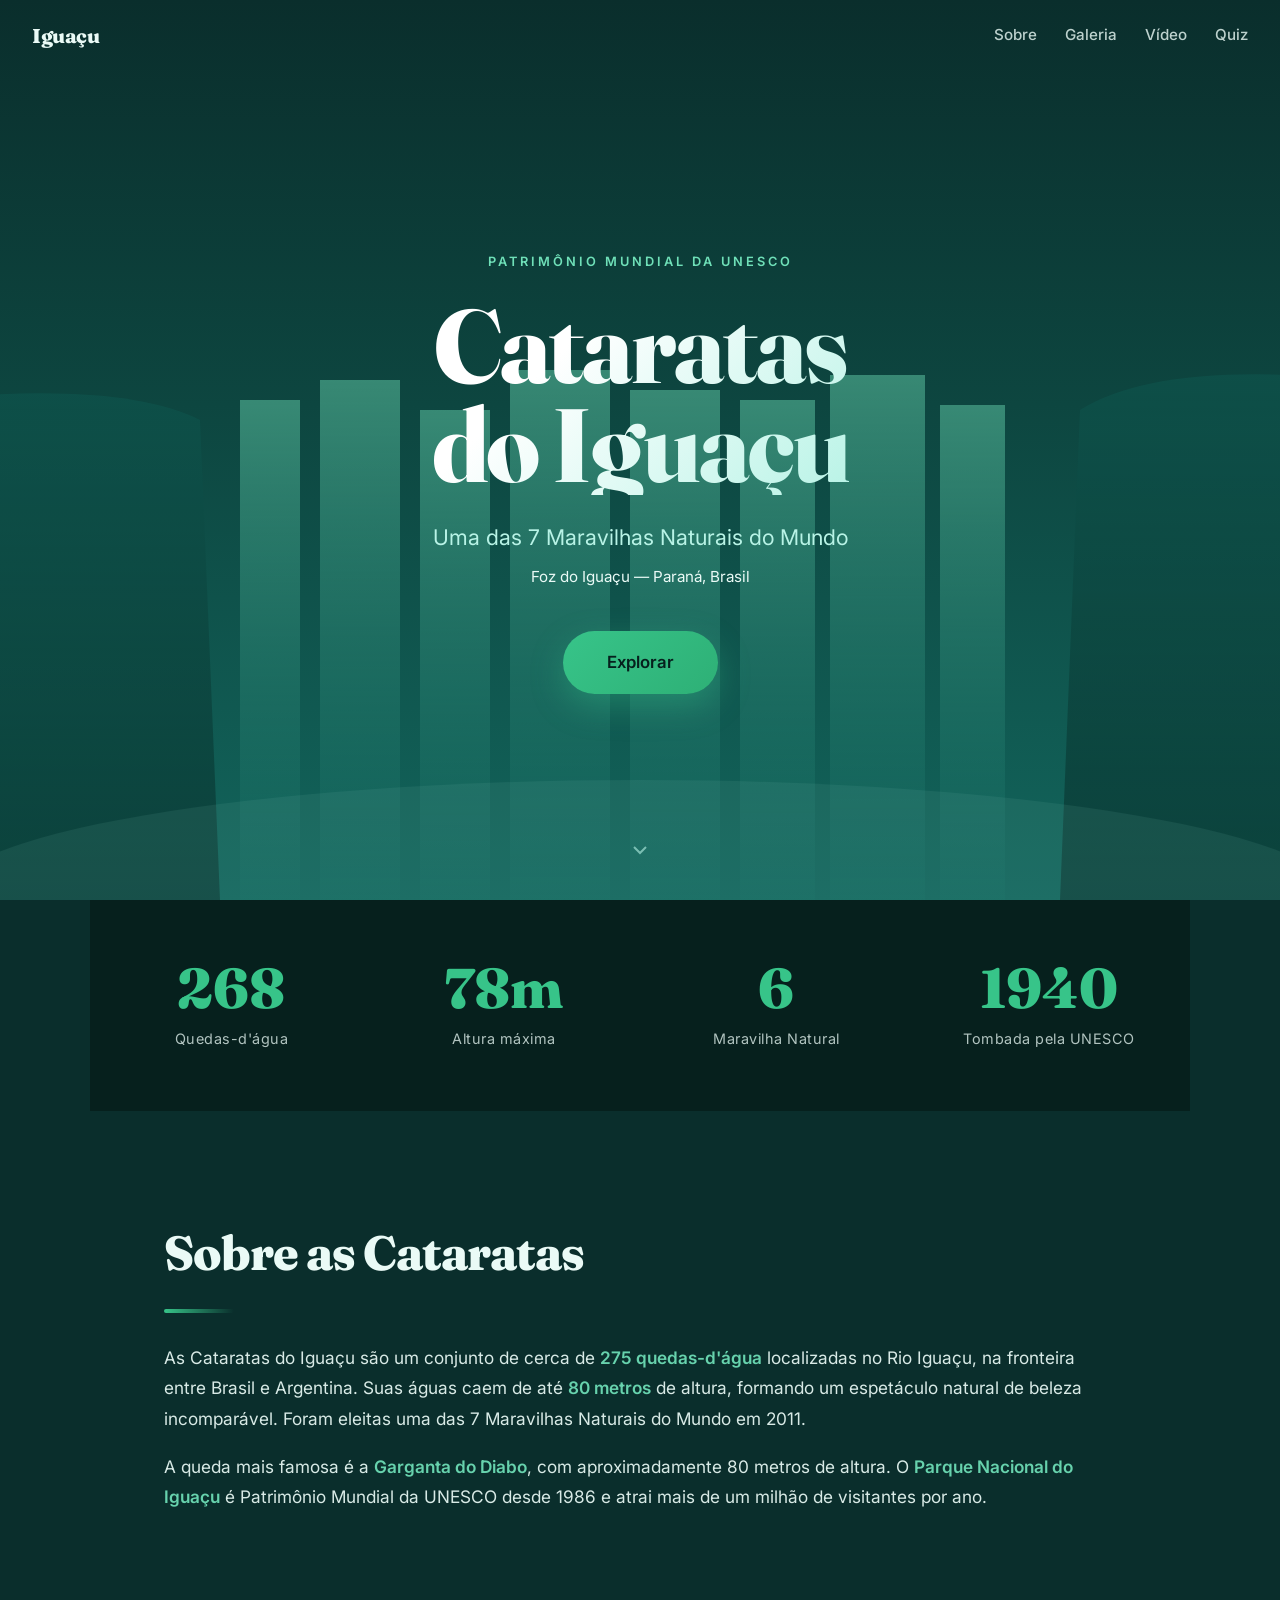
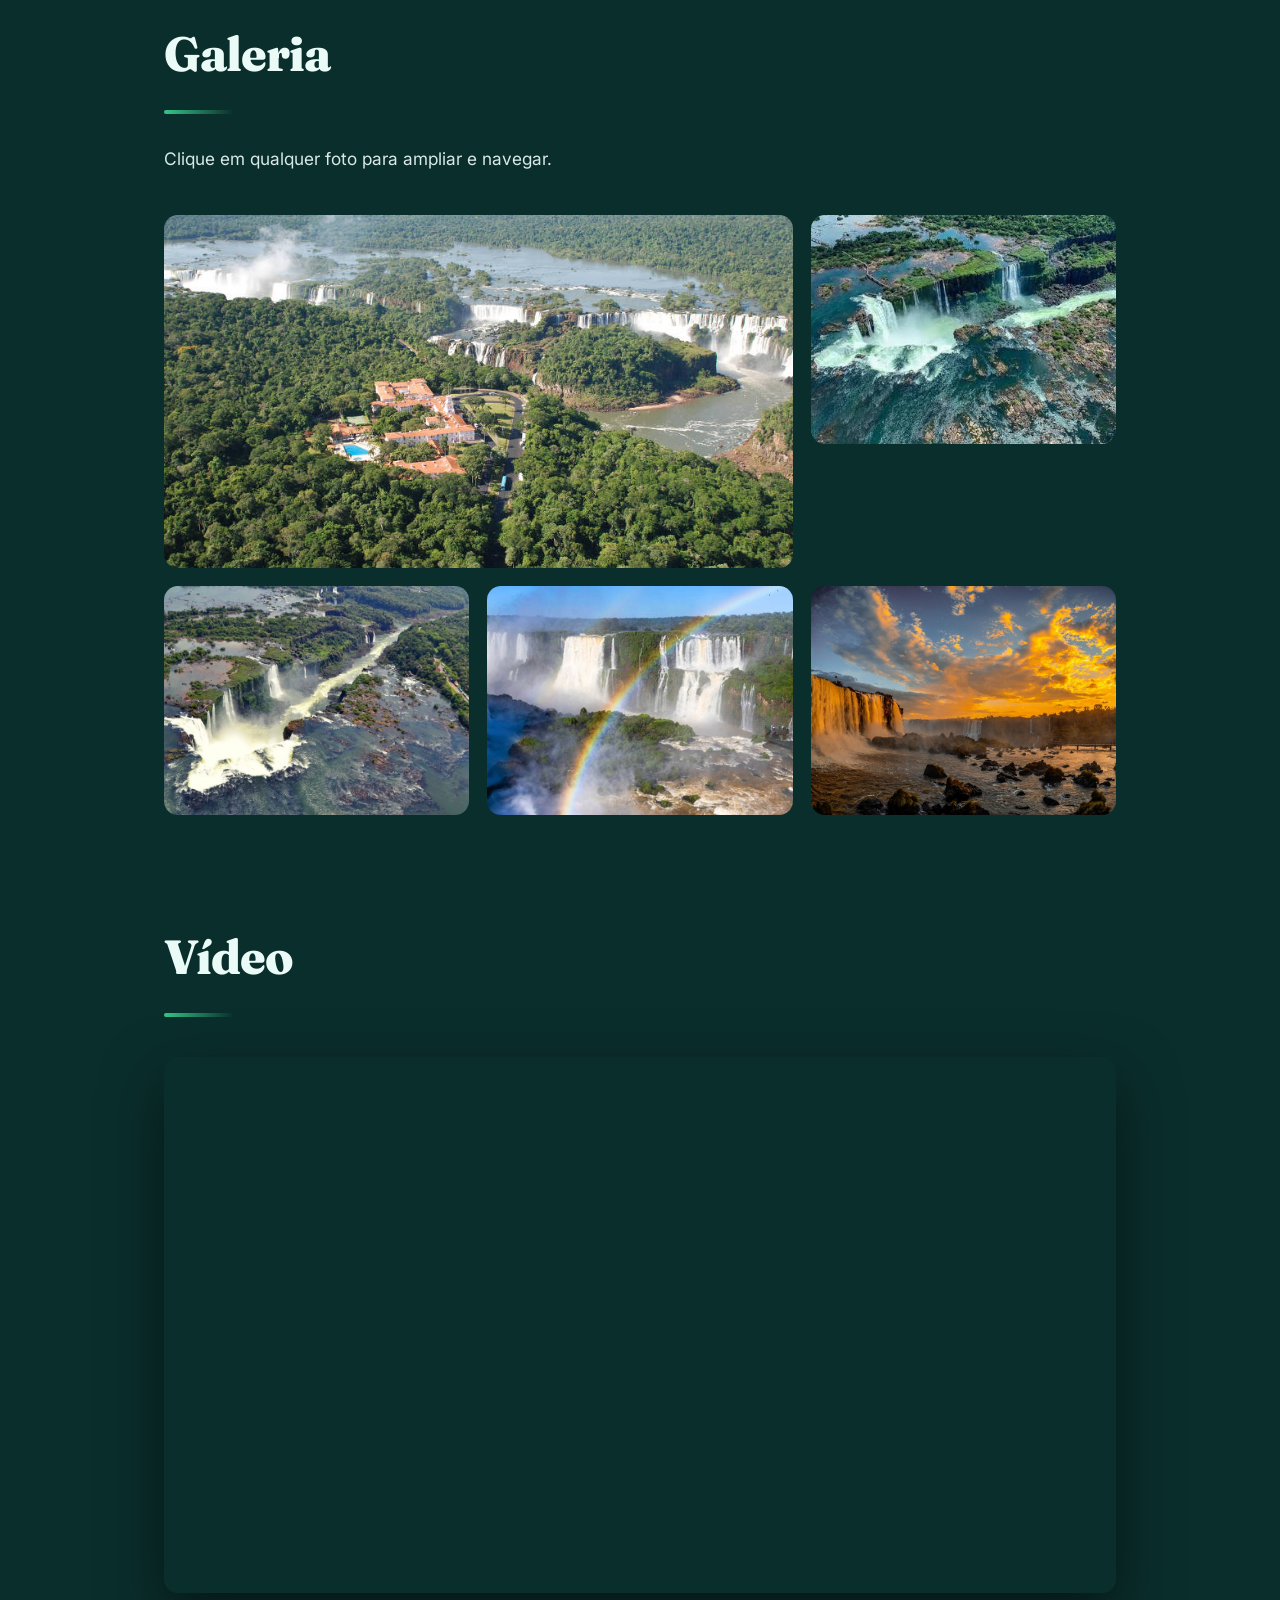
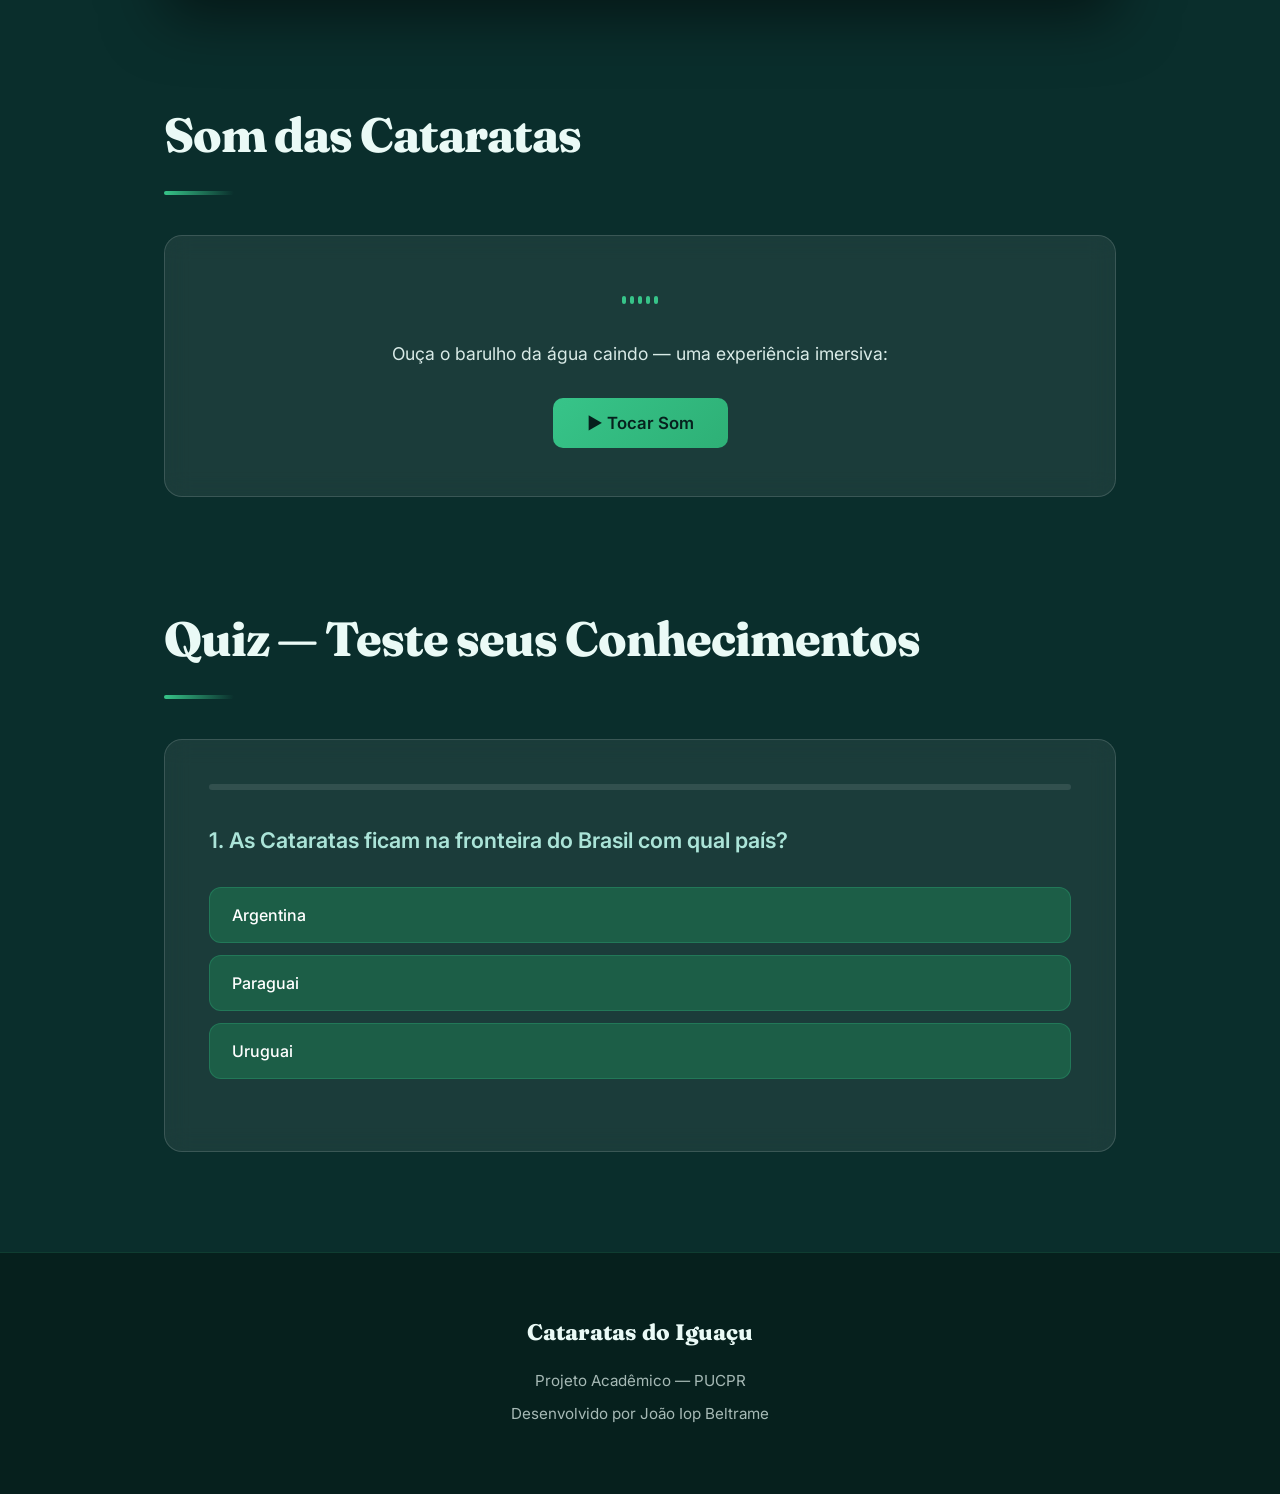
==== commit 3c29550a: "Update index.html" ====
--- a/index.html
+++ b/index.html
@@ -902,7 +902,7 @@
     <footer>
       <div class="titulo">Cataratas do Iguaçu</div>
       <p>Projeto Acadêmico — PUCPR</p>
-      <p>Desenvolvido por João Iop Beltrame, Caio, Gabriel e Miguel</p>
+      <p>Desenvolvido por João Iop Beltrame</p>
     </footer>
 
     <!-- ====== Lightbox ====== -->
